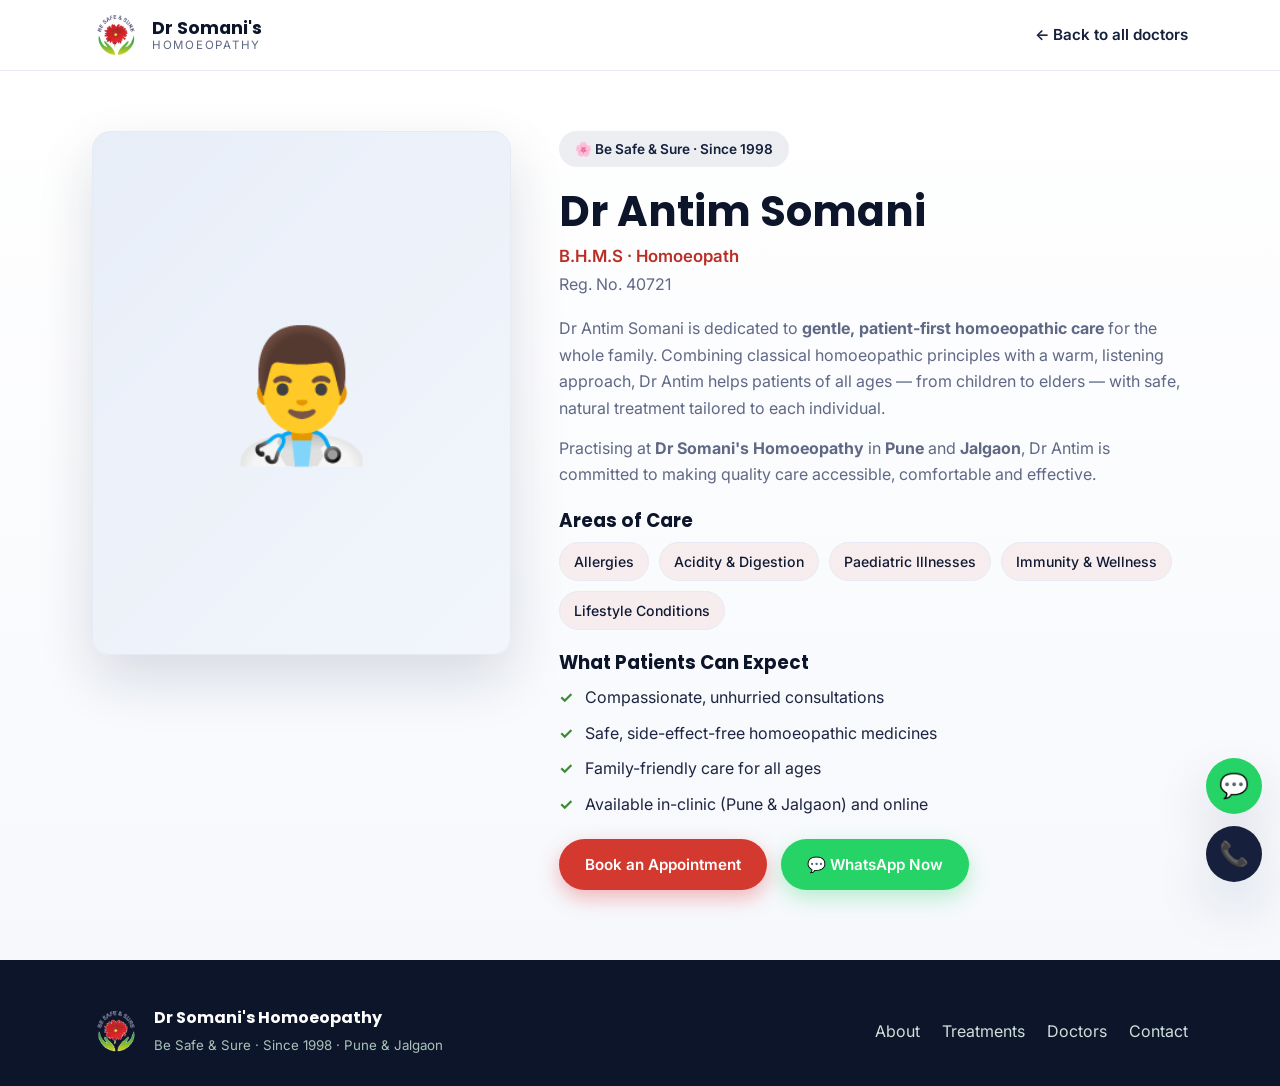
==== doctor-antim-somani.html @ 2db3bf34 "Route all WhatsApp/forms to 9834172124; wire Dr Antim photo slot - Enquiry form now sends every subm" ====
<!DOCTYPE html>
<html lang="en">
<head>
  <meta charset="UTF-8" />
  <meta name="viewport" content="width=device-width, initial-scale=1.0" />
  <title>Dr Antim Somani — B.H.M.S | Dr Somani's Homoeopathy</title>
  <meta name="description" content="Dr Antim Somani, B.H.M.S (Reg. 40721) — gentle, patient-first homoeopathic care for the whole family at Dr Somani's Homoeopathy, Pune & Jalgaon." />
  <meta name="theme-color" content="#16203d" />
  <link rel="preconnect" href="https://fonts.googleapis.com" />
  <link rel="preconnect" href="https://fonts.gstatic.com" crossorigin />
  <link href="https://fonts.googleapis.com/css2?family=Poppins:wght@500;600;700&family=Inter:wght@400;500;600&display=swap" rel="stylesheet" />
  <link rel="stylesheet" href="css/styles.css" />
  <link rel="icon" href="assets/logo.png" />
</head>
<body>

  <header class="subnav">
    <div class="container subnav__inner">
      <a href="index.html#home" class="brand">
        <img class="brand__mark" src="assets/logo.png" alt="Dr Somani's Homoeopathy logo" onerror="this.onerror=null;this.src='assets/logo.svg'" />
        <span class="brand__text"><strong>Dr Somani's</strong><small>Homoeopathy</small></span>
      </a>
      <a href="index.html#doctors" class="backlink">← Back to all doctors</a>
    </div>
  </header>

  <section class="profile">
    <div class="container profile__inner">
      <div>
        <img class="profile__photo" src="assets/dr-antim-somani.jpg" alt="Dr Antim Somani" onerror="this.replaceWith(Object.assign(document.createElement('div'),{className:'profile__photo profile__photo--fallback',textContent:'👨‍⚕️'}))" />
      </div>
      <div>
        <span class="hero__eyebrow">🌸 Be Safe &amp; Sure · Since 1998</span>
        <h1 class="profile__name">Dr Antim Somani</h1>
        <p class="profile__qual">B.H.M.S · Homoeopath</p>
        <p class="profile__reg">Reg. No. 40721</p>

        <div class="profile__bio">
          <p>
            Dr Antim Somani is dedicated to <strong>gentle, patient-first homoeopathic care</strong>
            for the whole family. Combining classical homoeopathic principles with a warm, listening
            approach, Dr Antim helps patients of all ages — from children to elders — with safe,
            natural treatment tailored to each individual.
          </p>
          <p>
            Practising at <strong>Dr Somani's Homoeopathy</strong> in <strong>Pune</strong> and
            <strong>Jalgaon</strong>, Dr Antim is committed to making quality care accessible,
            comfortable and effective.
          </p>

          <h3>Areas of Care</h3>
          <div class="profile__tags">
            <span class="profile__tag">Allergies</span>
            <span class="profile__tag">Acidity &amp; Digestion</span>
            <span class="profile__tag">Paediatric Illnesses</span>
            <span class="profile__tag">Immunity &amp; Wellness</span>
            <span class="profile__tag">Lifestyle Conditions</span>
          </div>

          <h3>What Patients Can Expect</h3>
          <ul class="profile__facts">
            <li>Compassionate, unhurried consultations</li>
            <li>Safe, side-effect-free homoeopathic medicines</li>
            <li>Family-friendly care for all ages</li>
            <li>Available in-clinic (Pune &amp; Jalgaon) and online</li>
          </ul>
        </div>

        <div class="profile__cta">
          <a href="index.html#contact" class="btn btn--cta">Book an Appointment</a>
          <a href="https://wa.me/919834172124?text=Hi%20Dr%20Antim%20Somani%2C%20I%27d%20like%20to%20book%20a%20consultation" target="_blank" rel="noopener" class="btn btn--whatsapp">💬 WhatsApp Now</a>
        </div>
      </div>
    </div>
  </section>

  <footer class="footer">
    <div class="container footer__inner">
      <div class="footer__brand">
        <img class="brand__mark" src="assets/logo.png" alt="Dr Somani's Homoeopathy logo" onerror="this.onerror=null;this.src='assets/logo.svg'" />
        <div><strong>Dr Somani's Homoeopathy</strong><br /><small>Be Safe &amp; Sure · Since 1998 · Pune &amp; Jalgaon</small></div>
      </div>
      <div class="footer__links">
        <a href="index.html#about">About</a>
        <a href="index.html#treatments">Treatments</a>
        <a href="index.html#doctors">Doctors</a>
        <a href="index.html#contact">Contact</a>
      </div>
    </div>
  </footer>

  <div class="floaters">
    <a href="https://wa.me/919834172124" target="_blank" rel="noopener" class="floater floater--wa" aria-label="WhatsApp">💬</a>
    <a href="tel:+919834172124" class="floater floater--call" aria-label="Call">📞</a>
  </div>
</body>
</html>
---- css/styles.css ----
/* ============ DESIGN TOKENS ============ */
:root {
  /* Brand palette — refined from the logo: deep navy · muted forest green · classic red · soft blue */
  --green: #16203d;        /* primary = navy (text, headings) */
  --green-dark: #111a33;
  --green-deep: #0d152b;   /* near-black navy */
  --cream: #f6f8fc;        /* very light grey-blue for alternating sections */
  --gold: #d4392f;         /* the single accent = brand red (buttons/highlights) */
  --gold-dark: #b92f27;
  --leaf: #3c8a33;         /* green — used only on small ticks */
  --leaf-deep: #2c6a26;
  --ink: #1d2540;          /* navy-ink body text */
  --muted: #5f6885;
  --line: #e6ebf3;
  --white: #ffffff;
  --shadow: 0 12px 32px rgba(16, 26, 64, .08);
  --shadow-lg: 0 24px 56px rgba(16, 26, 64, .14);
  --radius: 18px;
  --radius-sm: 12px;
  --maxw: 1140px;
}

* { margin: 0; padding: 0; box-sizing: border-box; }
html { scroll-behavior: smooth; }
body {
  font-family: 'Inter', system-ui, sans-serif;
  color: var(--ink);
  background: #ffffff;
  line-height: 1.65;
}
h1, h2, h3, h4, .brand strong { font-family: 'Poppins', sans-serif; line-height: 1.2; }
a { text-decoration: none; color: inherit; }
img { max-width: 100%; display: block; }
.container { width: 100%; max-width: var(--maxw); margin: 0 auto; padding: 0 22px; }

/* ============ BUTTONS ============ */
.btn {
  display: inline-flex; align-items: center; justify-content: center; gap: 8px;
  padding: 13px 26px; border-radius: 50px; font-weight: 600; font-size: .95rem;
  border: none; cursor: pointer; transition: transform .15s ease, box-shadow .2s ease, background .2s ease;
  font-family: 'Inter', sans-serif;
}
.btn--cta { background: var(--gold); color: #fff; box-shadow: 0 8px 20px rgba(226,59,59,.35); }
.btn--cta:hover { background: var(--gold-dark); transform: translateY(-2px); }
.btn--whatsapp { background: #25D366; color: #fff; box-shadow: 0 8px 20px rgba(37,211,102,.3); }
.btn--whatsapp:hover { transform: translateY(-2px); }
.btn--block { width: 100%; }

.kicker {
  display: inline-block; font-weight: 600; font-size: .8rem; letter-spacing: .12em;
  text-transform: uppercase; color: var(--green); margin-bottom: 10px;
}
.kicker--light { color: #d7f5c6; }

/* ============ TOP BAR ============ */
.topbar { background: var(--green-deep); color: #e9f1ec; font-size: .82rem; }
.topbar__inner { display: flex; justify-content: space-between; align-items: center; padding-top: 8px; padding-bottom: 8px; flex-wrap: wrap; gap: 6px 18px; }
.topbar__contact { display: flex; gap: 18px; flex-wrap: wrap; }
.topbar a:hover { color: var(--gold); }
.topbar__badge { background: rgba(255,255,255,.14); color: #fff; padding: 3px 12px; border-radius: 50px; font-weight: 600; }

/* ============ NAVBAR ============ */
.nav { position: sticky; top: 0; z-index: 100; background: rgba(251,252,254,.9); backdrop-filter: blur(10px); border-bottom: 1px solid var(--line); transition: box-shadow .25s ease; }
.nav.scrolled { box-shadow: var(--shadow); }
.nav__inner { display: flex; align-items: center; justify-content: space-between; height: 74px; }
.brand { display: flex; align-items: center; gap: 12px; }
.brand__mark { width: 48px; height: 48px; object-fit: contain; display: block; }
.brand__text { display: flex; flex-direction: column; line-height: 1.1; }
.brand__text strong { font-size: 1.1rem; color: var(--green-deep); }
.brand__text small { font-size: .72rem; letter-spacing: .15em; text-transform: uppercase; color: var(--muted); }
.nav__links { display: flex; align-items: center; gap: 26px; }
.nav__links a { font-weight: 500; font-size: .95rem; color: var(--ink); transition: color .2s; }
.nav__links a:not(.btn):hover { color: var(--green); }
.nav__cta { color: #fff; }
.nav__toggle { display: none; background: none; border: none; flex-direction: column; gap: 5px; cursor: pointer; padding: 6px; }
.nav__toggle span { width: 26px; height: 3px; background: var(--green-deep); border-radius: 3px; transition: .3s; }

/* ============ HERO ============ */
.hero { background:
    radial-gradient(900px 480px at 92% -20%, rgba(212,57,47,.05), transparent 60%),
    linear-gradient(180deg, #ffffff, #f6f8fc);
  padding: 70px 0 80px; position: relative; overflow: hidden; }
.hero::before { content: "🌸"; position: absolute; font-size: 22rem; right: -60px; bottom: -80px; opacity: .04; pointer-events: none; }
.hero__inner { display: grid; grid-template-columns: 1.3fr .9fr; gap: 50px; align-items: center; }
.hero__eyebrow { display: inline-block; background: rgba(23,40,92,.08); color: var(--green); padding: 7px 16px; border-radius: 50px; font-weight: 600; font-size: .85rem; margin-bottom: 20px; }
.hero h1 { font-size: clamp(2.1rem, 4.6vw, 3.4rem); color: var(--green-deep); margin-bottom: 18px; }
.hero h1 span { color: var(--gold-dark); }
.hero__slogan { font-family: 'Poppins', sans-serif; font-weight: 600; font-style: italic; color: var(--gold); font-size: 1.05rem; margin-bottom: 14px; }
.hero__lead { font-size: 1.12rem; color: var(--muted); max-width: 540px; margin-bottom: 28px; }
.hero__cta { display: flex; gap: 14px; flex-wrap: wrap; margin-bottom: 22px; }
.hero__assure { font-size: .92rem; color: var(--green-dark); font-weight: 500; }

.hero__card { background: var(--white); border-radius: var(--radius); padding: 32px 28px; box-shadow: var(--shadow-lg); text-align: center; border: 1px solid var(--line); }
.hero__avatar { width: 130px; height: 130px; border-radius: 50%; margin: 0 auto 16px; object-fit: cover; object-position: center top; border: 4px solid #fff; box-shadow: var(--shadow); }
.hero__avatar--fallback { font-size: 4rem; background: linear-gradient(135deg, #e8eef8, #f2f6fc); display: grid; place-items: center; }
.hero__card h3 { font-size: 1.35rem; color: var(--green-deep); }
.hero__role { color: var(--gold-dark); font-weight: 600; margin-bottom: 16px; }
.hero__points { list-style: none; text-align: left; margin: 0 auto 22px; display: inline-block; }
.hero__points li { position: relative; padding-left: 26px; margin-bottom: 9px; color: var(--muted); font-size: .95rem; }
.hero__points li::before { content: "✓"; position: absolute; left: 0; color: var(--leaf); font-weight: 700; }

/* ============ STATS ============ */
.stats { background: var(--cream); color: var(--ink); padding: 40px 0; border-top: 1px solid var(--line); border-bottom: 1px solid var(--line); }
.stats__grid { display: grid; grid-template-columns: repeat(4, 1fr); gap: 24px; text-align: center; }
.stat strong { display: block; font-family: 'Poppins'; font-size: 2.4rem; color: var(--green); }
.stat strong::after { content: ""; display: block; width: 28px; height: 3px; background: var(--gold); border-radius: 3px; margin: 8px auto 6px; }
.stat span { font-size: .9rem; color: var(--muted); }

/* ============ SECTION HEAD ============ */
.section-head { text-align: center; max-width: 640px; margin: 0 auto 46px; }
.section-head h2 { font-size: clamp(1.7rem, 3.4vw, 2.4rem); color: var(--green-deep); margin-bottom: 12px; }
.section-head p { color: var(--muted); }
.section-head--light h2 { color: #fff; }

section.about, section.treatments, section.testimonials, section.contact { padding: 84px 0; }

/* ============ ABOUT ============ */
.about__inner { display: grid; grid-template-columns: .9fr 1.1fr; gap: 54px; align-items: center; }
.about__media { position: relative; }
.about__photo { width: 100%; border-radius: var(--radius); aspect-ratio: 4/5; object-fit: cover; object-position: center top; box-shadow: var(--shadow); border: 1px solid var(--line); }
.about__photo--fallback { background: linear-gradient(135deg, #e8eef8, #f2f6fc); display: grid; place-items: center; font-size: 8rem; }
.about__exp { position: absolute; right: -10px; bottom: -10px; background: var(--gold); color: #fff; border-radius: var(--radius-sm); padding: 16px 22px; font-family: 'Poppins'; font-weight: 700; font-size: 2rem; text-align: center; box-shadow: var(--shadow-lg); line-height: 1; }
.about__exp span { display: block; font-size: .75rem; letter-spacing: .1em; text-transform: uppercase; font-weight: 600; }
.about__content h2 { font-size: clamp(1.7rem, 3.4vw, 2.3rem); color: var(--green-deep); margin-bottom: 16px; }
.about__content p { color: var(--muted); margin-bottom: 16px; }
.about__content .btn { margin-top: 8px; }

/* ============ DOCTOR PROFILE PAGE ============ */
.subnav { background: #fff; border-bottom: 1px solid var(--line); }
.subnav__inner { display: flex; align-items: center; justify-content: space-between; height: 70px; }
.backlink { color: var(--green); font-weight: 600; font-size: .95rem; }
.backlink:hover { color: var(--gold); }
.profile { padding: 60px 0 70px; background: linear-gradient(180deg, #ffffff, #f6f8fc); }
.profile__inner { display: grid; grid-template-columns: .8fr 1.2fr; gap: 48px; align-items: start; }
.profile__photo { width: 100%; border-radius: var(--radius); aspect-ratio: 4/5; object-fit: cover; object-position: center top; box-shadow: var(--shadow-lg); border: 1px solid var(--line); }
.profile__photo--fallback { background: linear-gradient(135deg, #e8eef8, #f2f6fc); display: grid; place-items: center; font-size: 8rem; }
.profile__name { font-size: clamp(1.8rem, 4vw, 2.6rem); color: var(--green-deep); margin-bottom: 6px; }
.profile__qual { color: var(--gold-dark); font-weight: 600; font-size: 1.05rem; }
.profile__reg { color: var(--muted); margin-bottom: 18px; }
.profile__bio p { color: var(--muted); margin-bottom: 14px; }
.profile__bio h3 { color: var(--green-deep); margin: 22px 0 10px; font-size: 1.15rem; }
.profile__tags { display: flex; flex-wrap: wrap; gap: 10px; margin-bottom: 8px; }
.profile__tag { background: rgba(212,57,47,.07); color: var(--green-dark); border: 1px solid var(--line); padding: 7px 14px; border-radius: 50px; font-size: .88rem; font-weight: 500; }
.profile__facts { list-style: none; margin: 6px 0 22px; }
.profile__facts li { position: relative; padding-left: 26px; margin-bottom: 9px; color: var(--ink); }
.profile__facts li::before { content: "✓"; position: absolute; left: 0; color: var(--leaf); font-weight: 700; }
.profile__cta { display: flex; gap: 14px; flex-wrap: wrap; margin-top: 6px; }

/* ============ DOCTORS ============ */
.doctors { padding: 84px 0; background: var(--cream); }
.doctors__grid { display: grid; grid-template-columns: repeat(2, minmax(0, 380px)); gap: 28px; justify-content: center; }
.doctor { display: block; background: var(--white); border: 1px solid var(--line); border-radius: var(--radius); padding: 30px 26px; text-align: center; box-shadow: var(--shadow); transition: transform .2s, box-shadow .2s, border-color .2s; color: inherit; }
.doctor:hover { transform: translateY(-6px); box-shadow: var(--shadow-lg); border-color: var(--gold); }
.doctor__more { display: inline-block; margin-top: 14px; color: var(--gold); font-weight: 600; font-size: .9rem; }
.doctor:hover .doctor__more { text-decoration: underline; }
.doctor__photo { width: 130px; height: 130px; border-radius: 50%; object-fit: cover; object-position: center top; margin: 0 auto 16px; border: 4px solid #fff; box-shadow: var(--shadow); }
.doctor__photo--fallback { background: linear-gradient(135deg, #e8eef8, #f2f6fc); display: grid; place-items: center; font-size: 3.4rem; }
.doctor h3 { color: var(--green-deep); font-size: 1.25rem; }
.doctor__qual { color: var(--gold-dark); font-weight: 600; }
.doctor__reg { color: var(--muted); font-size: .85rem; margin-bottom: 12px; }
.doctor__desc { color: var(--muted); font-size: .92rem; }

/* ============ TREATMENTS ============ */
.treatments { background: var(--white); }
.cards { display: grid; grid-template-columns: repeat(4, 1fr); gap: 22px; }
.card { font-family: inherit; text-align: left; cursor: pointer; width: 100%; background: var(--cream); border: 1px solid var(--line); border-radius: var(--radius); padding: 26px 22px; transition: transform .2s ease, box-shadow .2s ease, border-color .2s; }
.card:hover { transform: translateY(-6px); box-shadow: var(--shadow-lg); border-color: var(--gold); }
.card:focus-visible { outline: 3px solid rgba(212,57,47,.4); outline-offset: 2px; }
.card__icon { font-size: 2.4rem; width: 64px; height: 64px; border-radius: 16px; background: rgba(212,57,47,.08); display: grid; place-items: center; margin-bottom: 16px; }
.card h3 { font-size: 1.08rem; color: var(--green-deep); margin-bottom: 8px; }
.card p { font-size: .9rem; color: var(--muted); }
.card__pick { display: inline-block; margin-top: 14px; color: var(--gold); font-weight: 600; font-size: .85rem; opacity: 0; transform: translateX(-4px); transition: opacity .2s, transform .2s; }
.card:hover .card__pick, .card:focus-visible .card__pick { opacity: 1; transform: translateX(0); }
.cards__hint { text-align: center; margin-top: 26px; color: var(--muted); font-size: .92rem; }
.cards__hint a { color: var(--gold); font-weight: 600; }

/* highlight the form field when a condition is picked */
.field-flash { animation: field-flash 1.4s ease; }
@keyframes field-flash { 0%,100% { box-shadow: 0 0 0 0 rgba(212,57,47,0); } 25% { box-shadow: 0 0 0 4px rgba(212,57,47,.25); } }

/* ============ WHY ============ */
.why { background: var(--cream); color: var(--ink); padding: 84px 0; }
.why .section-head--light h2 { color: var(--green-deep); }
.why .kicker--light { color: var(--gold); }
.why__grid { display: grid; grid-template-columns: repeat(4, 1fr); gap: 22px; }
.why__item { background: #fff; border: 1px solid var(--line); border-radius: var(--radius); padding: 28px 22px; text-align: center; box-shadow: var(--shadow); transition: transform .2s, box-shadow .2s; }
.why__item:hover { transform: translateY(-6px); box-shadow: var(--shadow-lg); }
.why__icon { font-size: 2.6rem; margin-bottom: 14px; }
.why__item h3 { font-size: 1.1rem; margin-bottom: 8px; color: var(--green-deep); }
.why__item p { font-size: .9rem; color: var(--muted); }

/* ============ TESTIMONIALS ============ */
.testimonials { background: #fff; padding-bottom: 84px; overflow: hidden; }
.quote { background: var(--cream); border-radius: var(--radius); padding: 28px 26px; box-shadow: var(--shadow); border: 1px solid var(--line); position: relative; }
.quote::before { content: "“"; font-family: Georgia; font-size: 4rem; color: var(--gold); line-height: 0; position: absolute; top: 30px; left: 20px; opacity: .25; }
.quote p { font-style: italic; color: var(--ink); margin-bottom: 16px; padding-top: 14px; }
.quote footer { font-weight: 600; color: var(--green-dark); font-size: .92rem; }

/* auto-scrolling reviews marquee */
.marquee { width: 100%; overflow: hidden; -webkit-mask-image: linear-gradient(90deg, transparent, #000 6%, #000 94%, transparent); mask-image: linear-gradient(90deg, transparent, #000 6%, #000 94%, transparent); }
.marquee__track { display: flex; gap: 24px; width: max-content; animation: marquee-scroll 60s linear infinite; }
.marquee:hover .marquee__track { animation-play-state: paused; }
.review { flex: 0 0 360px; max-width: 360px; }
.review__stars { color: #f5a623; letter-spacing: 2px; margin-bottom: 8px; font-size: .95rem; }
@keyframes marquee-scroll { from { transform: translateX(0); } to { transform: translateX(-50%); } }
@media (prefers-reduced-motion: reduce) { .marquee__track { animation: none; } }

/* ============ CONTACT ============ */
.contact { background: var(--white); }
.contact__inner { display: grid; grid-template-columns: 1fr 1fr; gap: 50px; align-items: start; }
.contact__info h2 { font-size: clamp(1.7rem, 3.4vw, 2.3rem); color: var(--green-deep); margin-bottom: 14px; }
.contact__info > p { color: var(--muted); margin-bottom: 24px; }
.contact__list { list-style: none; margin-bottom: 26px; }
.contact__list li { display: flex; align-items: center; gap: 12px; margin-bottom: 12px; font-weight: 500; }
.contact__list li span { font-size: 1.2rem; }
.contact__list a:hover { color: var(--green); }
.contact__clinics { display: grid; gap: 12px; }
.clinic { background: var(--cream); border: 1px solid var(--line); border-radius: var(--radius-sm); padding: 14px 18px; }
.clinic h4 { color: var(--green-deep); font-size: 1rem; margin-bottom: 4px; }
.clinic p { color: var(--muted); font-size: .88rem; }
.clinic__actions { display: flex; gap: 16px; margin-top: 8px; }
.clinic__actions a { color: var(--green-dark); font-weight: 600; font-size: .85rem; }
.clinic__actions a:hover { color: var(--gold-dark); }
.contact__list em { color: var(--muted); font-style: normal; font-size: .82rem; }

.contact__form { background: var(--cream); border: 1px solid var(--line); border-radius: var(--radius); padding: 32px 28px; box-shadow: var(--shadow); }
.contact__form h3 { color: var(--green-deep); margin-bottom: 18px; font-size: 1.3rem; }
.contact__form label { display: block; font-size: .85rem; font-weight: 600; color: var(--ink); margin-bottom: 16px; }
.contact__form input, .contact__form select, .contact__form textarea {
  width: 100%; margin-top: 6px; padding: 12px 14px; border: 1px solid var(--line);
  border-radius: var(--radius-sm); font-family: 'Inter', sans-serif; font-size: .95rem; background: #fff; color: var(--ink);
}
.contact__form input:focus, .contact__form select:focus, .contact__form textarea:focus { outline: none; border-color: var(--green); box-shadow: 0 0 0 3px rgba(31,45,110,.15); }
.contact__note { font-size: .8rem; color: var(--muted); text-align: center; margin-top: 12px; }

/* ============ FOOTER ============ */
.footer { background: var(--green-deep); color: #cfe0d8; padding: 44px 0 28px; }
.footer__inner { display: flex; flex-wrap: wrap; align-items: center; justify-content: space-between; gap: 22px; }
.footer__brand { display: flex; align-items: center; gap: 14px; }
.footer__brand strong { color: #fff; font-family: 'Poppins'; }
.footer__brand small { color: #a9c2b7; }
.footer__links { display: flex; gap: 22px; }
.footer__links a:hover { color: var(--gold); }
.footer__copy { width: 100%; text-align: center; border-top: 1px solid rgba(255,255,255,.1); padding-top: 20px; margin-top: 8px; font-size: .85rem; color: #9fbab0; }

/* ============ FLOATING ACTIONS ============ */
.floaters { position: fixed; right: 18px; bottom: 18px; display: flex; flex-direction: column; gap: 12px; z-index: 200; }
.floater { width: 56px; height: 56px; border-radius: 50%; display: grid; place-items: center; font-size: 1.5rem; box-shadow: var(--shadow-lg); transition: transform .15s; }
.floater:hover { transform: scale(1.08); }
.floater--wa { background: #25D366; }
.floater--call { background: var(--green); }

/* ============ RESPONSIVE ============ */
@media (max-width: 920px) {
  .hero__inner, .about__inner, .contact__inner { grid-template-columns: 1fr; }
  .cards, .why__grid { grid-template-columns: repeat(2, 1fr); }
  .quotes { grid-template-columns: 1fr; }
  .doctors__grid { grid-template-columns: 1fr; }
  .stats__grid { grid-template-columns: repeat(2, 1fr); gap: 28px; }
  .about__media { max-width: 360px; }

  .nav__links {
    position: fixed; top: 74px; right: -100%; height: calc(100vh - 74px); width: 78%; max-width: 320px;
    background: var(--cream); flex-direction: column; align-items: flex-start; gap: 4px;
    padding: 24px; box-shadow: var(--shadow-lg); transition: right .3s ease; border-left: 1px solid var(--line);
  }
  .nav__links.open { right: 0; }
  .nav__links a { width: 100%; padding: 12px 4px; border-bottom: 1px solid var(--line); }
  .nav__cta { margin-top: 10px; border-bottom: none !important; }
  .nav__toggle { display: flex; }
  .nav__toggle.open span:nth-child(1) { transform: translateY(8px) rotate(45deg); }
  .nav__toggle.open span:nth-child(2) { opacity: 0; }
  .nav__toggle.open span:nth-child(3) { transform: translateY(-8px) rotate(-45deg); }
}
@media (max-width: 540px) {
  .cards, .why__grid { grid-template-columns: 1fr; }
  .topbar__contact { gap: 12px; }
  .footer__inner { flex-direction: column; text-align: center; }
}
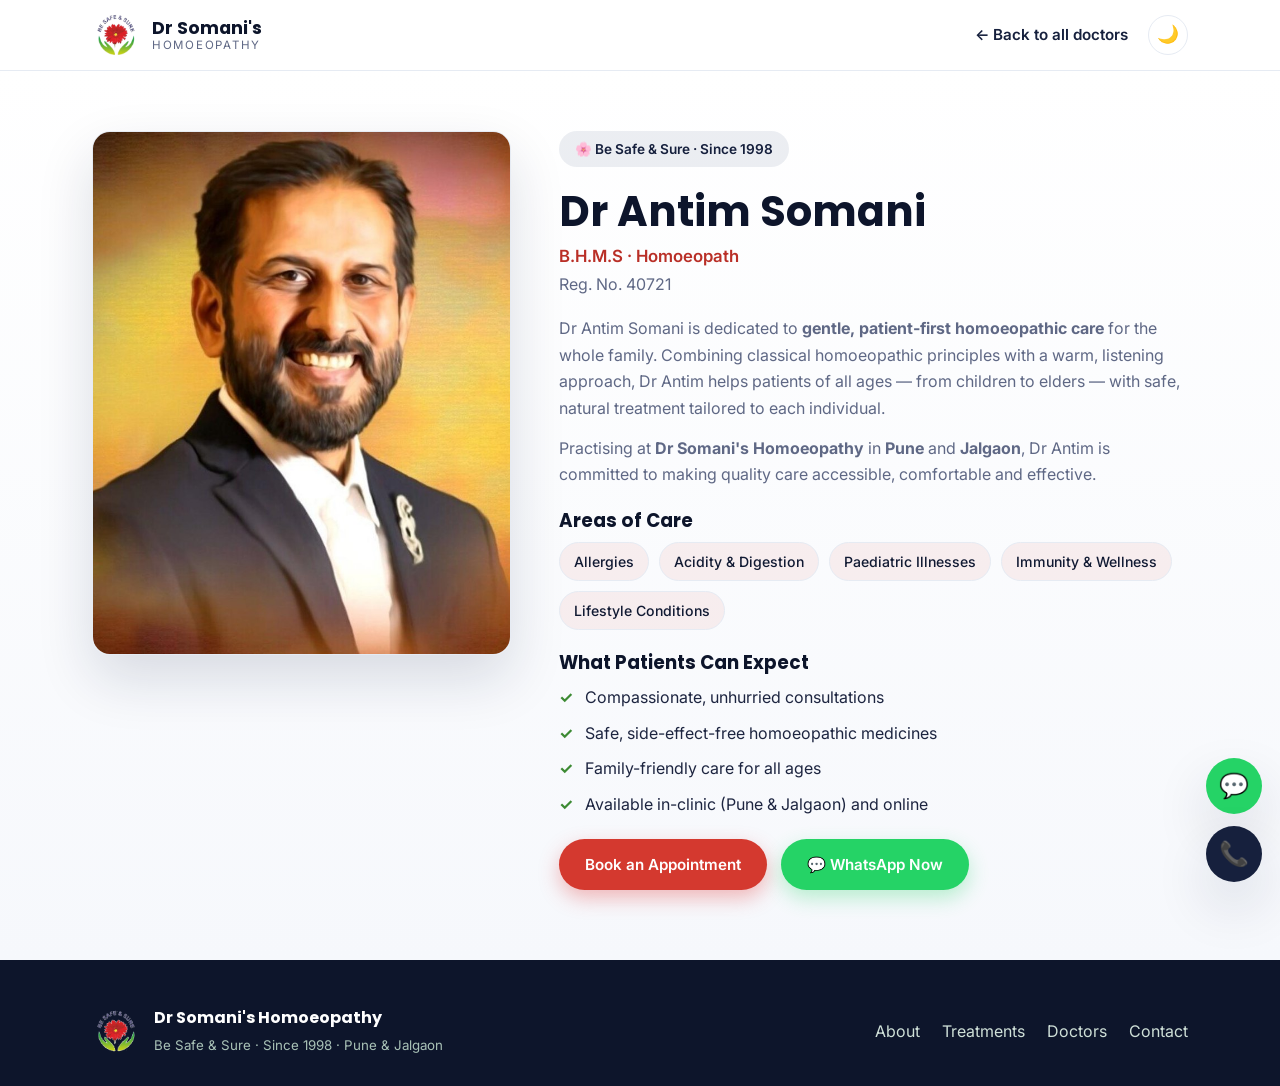
==== commit b830f052: "Add dark / light theme toggle across the site - New theme system: light + a matching dark palette (d" ====
--- a/doctor-antim-somani.html
+++ b/doctor-antim-somani.html
@@ -11,6 +11,15 @@
   <link href="https://fonts.googleapis.com/css2?family=Poppins:wght@500;600;700&family=Inter:wght@400;500;600&display=swap" rel="stylesheet" />
   <link rel="stylesheet" href="css/styles.css" />
   <link rel="icon" href="assets/logo.png" />
+  <script>
+    (function () {
+      try {
+        var t = localStorage.getItem('theme') ||
+          (window.matchMedia('(prefers-color-scheme: dark)').matches ? 'dark' : 'light');
+        document.documentElement.setAttribute('data-theme', t);
+      } catch (e) {}
+    })();
+  </script>
 </head>
 <body>
 
@@ -20,7 +29,10 @@
         <img class="brand__mark" src="assets/logo.png" alt="Dr Somani's Homoeopathy logo" onerror="this.onerror=null;this.src='assets/logo.svg'" />
         <span class="brand__text"><strong>Dr Somani's</strong><small>Homoeopathy</small></span>
       </a>
-      <a href="index.html#doctors" class="backlink">← Back to all doctors</a>
+      <div style="display:flex;align-items:center;gap:14px;">
+        <a href="index.html#doctors" class="backlink">← Back to all doctors</a>
+        <button class="theme-toggle" id="themeToggle" aria-label="Toggle dark mode" title="Toggle dark / light mode">🌙</button>
+      </div>
     </div>
   </header>
 
@@ -93,5 +105,7 @@
     <a href="https://wa.me/919834172124" target="_blank" rel="noopener" class="floater floater--wa" aria-label="WhatsApp">💬</a>
     <a href="tel:+919834172124" class="floater floater--call" aria-label="Call">📞</a>
   </div>
+
+  <script src="js/theme.js"></script>
 </body>
 </html>
--- a/css/styles.css
+++ b/css/styles.css
@@ -202,6 +202,8 @@
 .marquee:hover .marquee__track { animation-play-state: paused; }
 .review { flex: 0 0 360px; max-width: 360px; }
 .review__stars { color: #f5a623; letter-spacing: 2px; margin-bottom: 8px; font-size: .95rem; }
+.review__stars .star-empty { color: #d6d9e2; }
+.review__stars span { color: var(--muted); font-size: .82rem; letter-spacing: 0; font-weight: 600; margin-left: 4px; }
 @keyframes marquee-scroll { from { transform: translateX(0); } to { transform: translateX(-50%); } }
 @media (prefers-reduced-motion: reduce) { .marquee__track { animation: none; } }
 
@@ -277,3 +279,52 @@
   .topbar__contact { gap: 12px; }
   .footer__inner { flex-direction: column; text-align: center; }
 }
+
+/* ============ THEME TOGGLE BUTTON ============ */
+.theme-toggle {
+  width: 40px; height: 40px; border-radius: 50%; border: 1px solid var(--line);
+  background: transparent; cursor: pointer; font-size: 1.1rem; line-height: 1;
+  display: grid; place-items: center; transition: background .2s, border-color .2s, transform .15s;
+  color: inherit; margin-left: 6px;
+}
+.theme-toggle:hover { background: rgba(127,127,127,.12); transform: translateY(-1px); }
+.subnav .theme-toggle, .nav__inner .theme-toggle { flex: 0 0 auto; }
+
+/* ============ DARK THEME ============ */
+:root[data-theme="dark"] {
+  --green: #e8ecf8;          /* primary text / headings become light */
+  --green-dark: #cfd6ea;
+  --green-deep: #f2f5fc;
+  --cream: #1b2540;          /* alternating surface */
+  --gold: #e8483d;           /* brighter red for dark contrast */
+  --gold-dark: #d13a30;
+  --leaf: #5cb14a;
+  --leaf-deep: #47953a;
+  --ink: #dbe0f1;            /* body text */
+  --muted: #9aa4c2;
+  --line: #2a3350;
+  --white: #161f36;          /* card/section surface */
+  --shadow: 0 12px 32px rgba(0, 0, 0, .35);
+  --shadow-lg: 0 24px 56px rgba(0, 0, 0, .5);
+}
+:root[data-theme="dark"] body { background: #0e1526; }
+
+/* surfaces & bars that were hard-coded light */
+:root[data-theme="dark"] .nav { background: rgba(14,21,38,.85); }
+:root[data-theme="dark"] .hero { background:
+    radial-gradient(900px 480px at 92% -20%, rgba(232,72,61,.10), transparent 60%),
+    linear-gradient(180deg, #0e1526, #131c30); }
+:root[data-theme="dark"] .hero__eyebrow { background: rgba(255,255,255,.06); }
+:root[data-theme="dark"] .testimonials { background: #0e1526; }
+:root[data-theme="dark"] .why__item { background: var(--white); }
+:root[data-theme="dark"] .subnav { background: #131c30; }
+:root[data-theme="dark"] .profile { background: linear-gradient(180deg, #0e1526, #131c30); }
+:root[data-theme="dark"] .contact__form input,
+:root[data-theme="dark"] .contact__form select,
+:root[data-theme="dark"] .contact__form textarea { background: #10182b; color: var(--ink); }
+:root[data-theme="dark"] .review__stars .star-empty { color: #3b4566; }
+
+/* footer stays anchored dark regardless of flipped navy tokens */
+:root[data-theme="dark"] .footer { background: #0a1020; }
+:root[data-theme="dark"] .card__icon { background: rgba(232,72,61,.12); }
+:root[data-theme="dark"] .theme-toggle:hover { background: rgba(255,255,255,.10); }
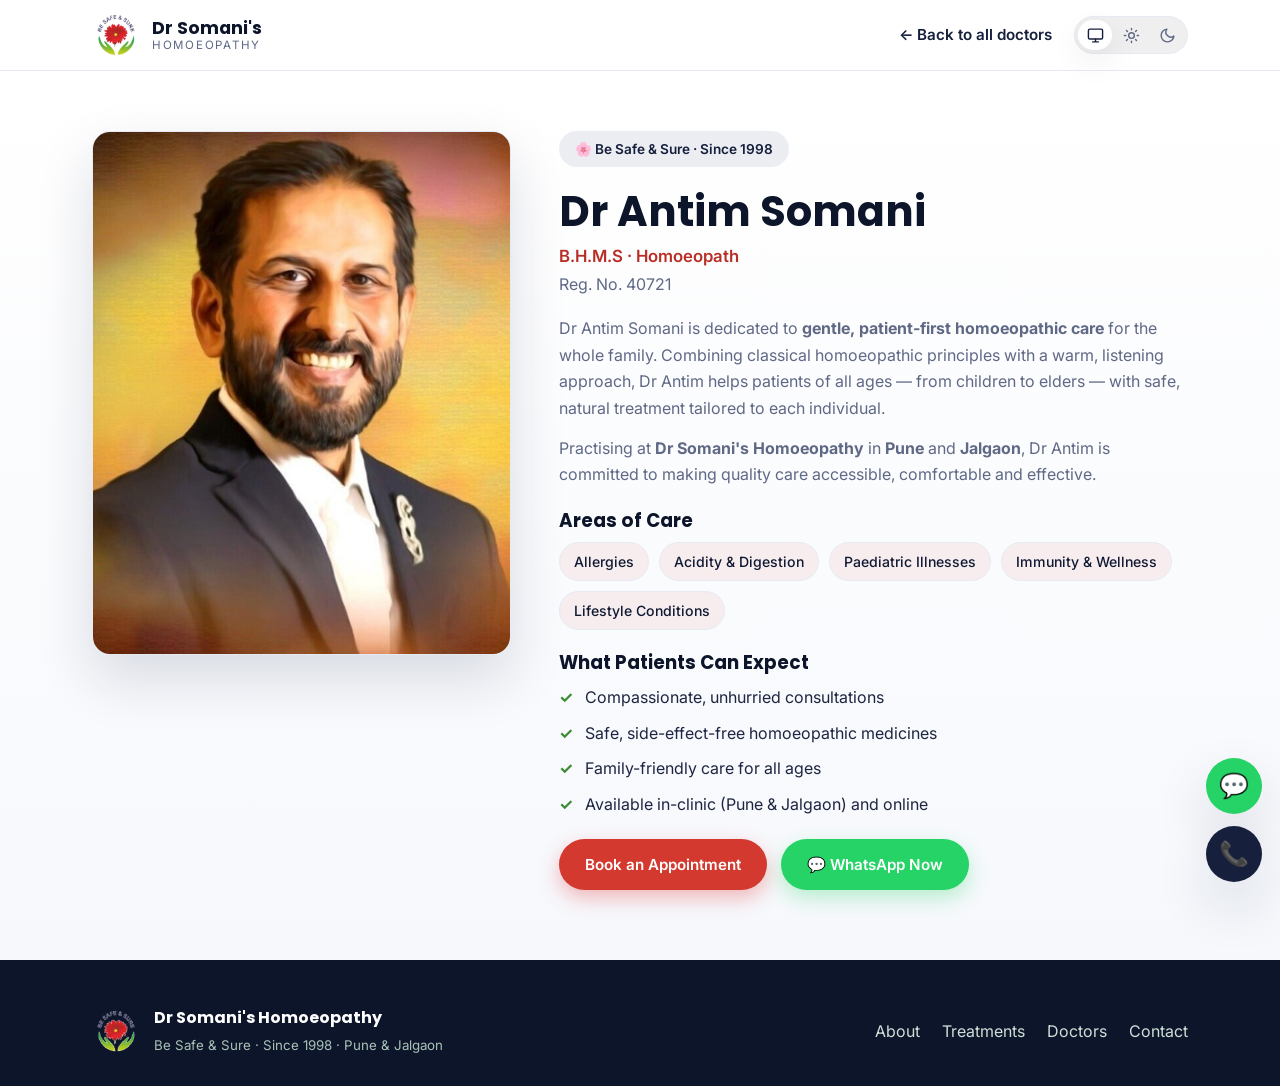
==== commit 39bb305c: "Replace theme toggle with System / Light / Dark segmented switch - Three-option switcher (monitor / " ====
--- a/doctor-antim-somani.html
+++ b/doctor-antim-somani.html
@@ -14,8 +14,9 @@
   <script>
     (function () {
       try {
-        var t = localStorage.getItem('theme') ||
-          (window.matchMedia('(prefers-color-scheme: dark)').matches ? 'dark' : 'light');
+        var m = localStorage.getItem('theme') || 'system';
+        var t = m === 'dark' ? 'dark' : m === 'light' ? 'light'
+          : (window.matchMedia('(prefers-color-scheme: dark)').matches ? 'dark' : 'light');
         document.documentElement.setAttribute('data-theme', t);
       } catch (e) {}
     })();
@@ -31,7 +32,17 @@
       </a>
       <div style="display:flex;align-items:center;gap:14px;">
         <a href="index.html#doctors" class="backlink">← Back to all doctors</a>
-        <button class="theme-toggle" id="themeToggle" aria-label="Toggle dark mode" title="Toggle dark / light mode">🌙</button>
+        <div class="theme-switch" id="themeSwitch" role="group" aria-label="Theme">
+          <button type="button" data-mode="system" aria-label="Match system theme" title="System">
+            <svg viewBox="0 0 24 24" fill="none" stroke="currentColor" stroke-width="2" stroke-linecap="round" stroke-linejoin="round"><rect x="2" y="3" width="20" height="14" rx="2"/><path d="M8 21h8M12 17v4"/></svg>
+          </button>
+          <button type="button" data-mode="light" aria-label="Light theme" title="Light">
+            <svg viewBox="0 0 24 24" fill="none" stroke="currentColor" stroke-width="2" stroke-linecap="round" stroke-linejoin="round"><circle cx="12" cy="12" r="4"/><path d="M12 2v2M12 20v2M4.9 4.9l1.4 1.4M17.7 17.7l1.4 1.4M2 12h2M20 12h2M4.9 19.1l1.4-1.4M17.7 6.3l1.4-1.4"/></svg>
+          </button>
+          <button type="button" data-mode="dark" aria-label="Dark theme" title="Dark">
+            <svg viewBox="0 0 24 24" fill="none" stroke="currentColor" stroke-width="2" stroke-linecap="round" stroke-linejoin="round"><path d="M21 12.8A9 9 0 1 1 11.2 3a7 7 0 0 0 9.8 9.8z"/></svg>
+          </button>
+        </div>
       </div>
     </div>
   </header>
--- a/css/styles.css
+++ b/css/styles.css
@@ -280,51 +280,69 @@
   .footer__inner { flex-direction: column; text-align: center; }
 }
 
-/* ============ THEME TOGGLE BUTTON ============ */
-.theme-toggle {
-  width: 40px; height: 40px; border-radius: 50%; border: 1px solid var(--line);
-  background: transparent; cursor: pointer; font-size: 1.1rem; line-height: 1;
-  display: grid; place-items: center; transition: background .2s, border-color .2s, transform .15s;
-  color: inherit; margin-left: 6px;
-}
-.theme-toggle:hover { background: rgba(127,127,127,.12); transform: translateY(-1px); }
-.subnav .theme-toggle, .nav__inner .theme-toggle { flex: 0 0 auto; }
-
-/* ============ DARK THEME ============ */
+/* ============ THEME SWITCH (System / Light / Dark) ============ */
+.theme-switch {
+  display: inline-flex; align-items: center; gap: 2px; margin-left: 8px;
+  background: rgba(127,127,127,.12); border: 1px solid var(--line);
+  border-radius: 50px; padding: 3px; flex: 0 0 auto;
+}
+.theme-switch button {
+  width: 34px; height: 30px; border: none; background: transparent; cursor: pointer;
+  border-radius: 50px; display: grid; place-items: center; color: var(--muted);
+  transition: background .2s, color .2s, box-shadow .2s;
+}
+.theme-switch button svg { width: 17px; height: 17px; display: block; }
+.theme-switch button:hover { color: var(--green); }
+.theme-switch button[aria-pressed="true"] {
+  background: var(--white); color: var(--green); box-shadow: var(--shadow);
+}
+:root[data-theme="dark"] .theme-switch button[aria-pressed="true"] {
+  background: #221a1e; color: #fff; box-shadow: 0 0 0 1px rgba(255,77,67,.45);
+}
+
+/* ============ DARK THEME — red & black ============ */
 :root[data-theme="dark"] {
-  --green: #e8ecf8;          /* primary text / headings become light */
-  --green-dark: #cfd6ea;
-  --green-deep: #f2f5fc;
-  --cream: #1b2540;          /* alternating surface */
-  --gold: #e8483d;           /* brighter red for dark contrast */
-  --gold-dark: #d13a30;
+  --green: #f3edef;          /* primary text / headings → near-white */
+  --green-dark: #e5dcdf;
+  --green-deep: #ffffff;     /* main headings pure white */
+  --cream: #121013;          /* alternating surface — near-black */
+  --gold: #ff4d43;           /* bright brand red — the accent */
+  --gold-dark: #e23b34;
   --leaf: #5cb14a;
   --leaf-deep: #47953a;
-  --ink: #dbe0f1;            /* body text */
-  --muted: #9aa4c2;
-  --line: #2a3350;
-  --white: #161f36;          /* card/section surface */
-  --shadow: 0 12px 32px rgba(0, 0, 0, .35);
-  --shadow-lg: 0 24px 56px rgba(0, 0, 0, .5);
-}
-:root[data-theme="dark"] body { background: #0e1526; }
+  --ink: #ece6e9;            /* body text — soft white */
+  --muted: #a99fa4;
+  --line: #322a2e;           /* warm dark border */
+  --white: #191419;          /* card / section surface */
+  --shadow: 0 12px 32px rgba(0, 0, 0, .5);
+  --shadow-lg: 0 24px 56px rgba(0, 0, 0, .65);
+}
+:root[data-theme="dark"] body { background: #0b0a0c; }              /* black */
+
+/* red accents on labels for the red-black look */
+:root[data-theme="dark"] .kicker { color: var(--gold); }
+:root[data-theme="dark"] .stat strong { color: #fff; }
 
 /* surfaces & bars that were hard-coded light */
-:root[data-theme="dark"] .nav { background: rgba(14,21,38,.85); }
+:root[data-theme="dark"] .nav { background: rgba(11,10,12,.9); }
 :root[data-theme="dark"] .hero { background:
-    radial-gradient(900px 480px at 92% -20%, rgba(232,72,61,.10), transparent 60%),
-    linear-gradient(180deg, #0e1526, #131c30); }
-:root[data-theme="dark"] .hero__eyebrow { background: rgba(255,255,255,.06); }
-:root[data-theme="dark"] .testimonials { background: #0e1526; }
+    radial-gradient(1000px 520px at 90% -15%, rgba(255,77,67,.16), transparent 60%),
+    radial-gradient(700px 460px at -5% 115%, rgba(255,77,67,.06), transparent 55%),
+    linear-gradient(180deg, #0b0a0c, #140e10); }
+:root[data-theme="dark"] .hero__eyebrow { background: rgba(255,77,67,.12); color: var(--gold); }
+:root[data-theme="dark"] .testimonials { background: #0b0a0c; }
 :root[data-theme="dark"] .why__item { background: var(--white); }
-:root[data-theme="dark"] .subnav { background: #131c30; }
-:root[data-theme="dark"] .profile { background: linear-gradient(180deg, #0e1526, #131c30); }
+:root[data-theme="dark"] .subnav { background: #140e10; }
+:root[data-theme="dark"] .profile { background:
+    radial-gradient(900px 480px at 92% -20%, rgba(255,77,67,.12), transparent 60%),
+    linear-gradient(180deg, #0b0a0c, #140e10); }
 :root[data-theme="dark"] .contact__form input,
 :root[data-theme="dark"] .contact__form select,
-:root[data-theme="dark"] .contact__form textarea { background: #10182b; color: var(--ink); }
-:root[data-theme="dark"] .review__stars .star-empty { color: #3b4566; }
-
-/* footer stays anchored dark regardless of flipped navy tokens */
-:root[data-theme="dark"] .footer { background: #0a1020; }
-:root[data-theme="dark"] .card__icon { background: rgba(232,72,61,.12); }
-:root[data-theme="dark"] .theme-toggle:hover { background: rgba(255,255,255,.10); }
+:root[data-theme="dark"] .contact__form textarea { background: #121013; color: var(--ink); }
+:root[data-theme="dark"] .review__stars .star-empty { color: #4a3b3d; }
+:root[data-theme="dark"] .card:hover,
+:root[data-theme="dark"] .doctor:hover { border-color: var(--gold); box-shadow: 0 0 0 1px rgba(255,77,67,.25), var(--shadow-lg); }
+
+/* footer anchored blackest */
+:root[data-theme="dark"] .footer { background: #060506; }
+:root[data-theme="dark"] .card__icon { background: rgba(255,77,67,.14); }
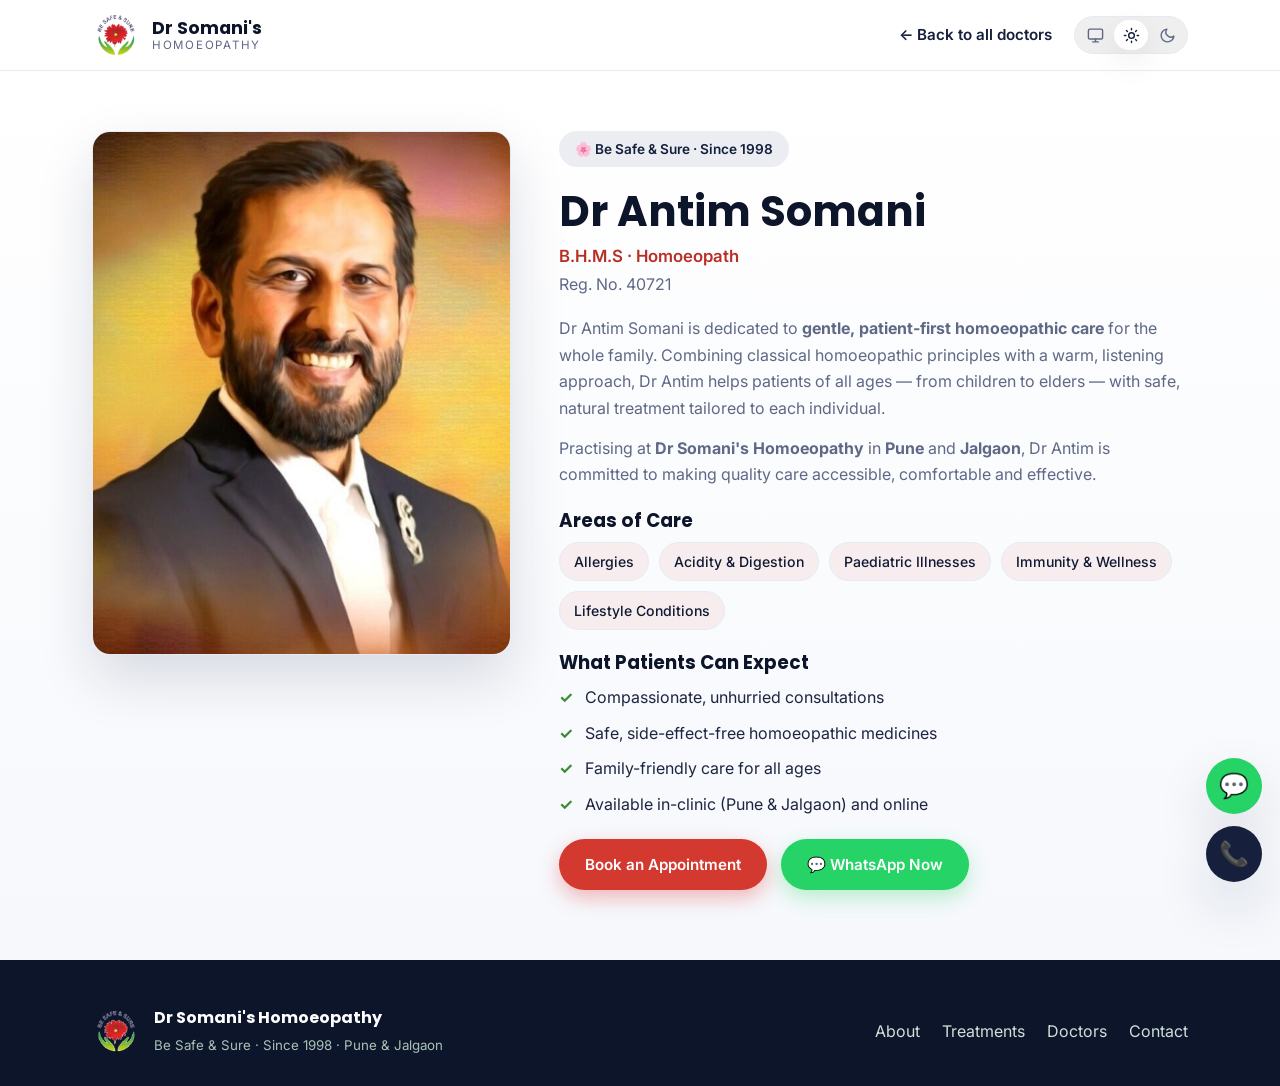
==== commit 35c8d9cc: "Make the System theme a dark-blue + red look - The 'System' switch option now applies a distinct dar" ====
--- a/doctor-antim-somani.html
+++ b/doctor-antim-somani.html
@@ -14,9 +14,8 @@
   <script>
     (function () {
       try {
-        var m = localStorage.getItem('theme') || 'system';
-        var t = m === 'dark' ? 'dark' : m === 'light' ? 'light'
-          : (window.matchMedia('(prefers-color-scheme: dark)').matches ? 'dark' : 'light');
+        var m = localStorage.getItem('theme') || 'light';
+        var t = m === 'dark' ? 'dark' : m === 'system' ? 'blue' : 'light';
         document.documentElement.setAttribute('data-theme', t);
       } catch (e) {}
     })();
@@ -33,7 +32,7 @@
       <div style="display:flex;align-items:center;gap:14px;">
         <a href="index.html#doctors" class="backlink">← Back to all doctors</a>
         <div class="theme-switch" id="themeSwitch" role="group" aria-label="Theme">
-          <button type="button" data-mode="system" aria-label="Match system theme" title="System">
+          <button type="button" data-mode="system" aria-label="System theme — dark blue" title="System (dark blue)">
             <svg viewBox="0 0 24 24" fill="none" stroke="currentColor" stroke-width="2" stroke-linecap="round" stroke-linejoin="round"><rect x="2" y="3" width="20" height="14" rx="2"/><path d="M8 21h8M12 17v4"/></svg>
           </button>
           <button type="button" data-mode="light" aria-label="Light theme" title="Light">
--- a/css/styles.css
+++ b/css/styles.css
@@ -70,7 +70,13 @@
 .brand__text small { font-size: .72rem; letter-spacing: .15em; text-transform: uppercase; color: var(--muted); }
 .nav__links { display: flex; align-items: center; gap: 26px; }
 .nav__links a { font-weight: 500; font-size: .95rem; color: var(--ink); transition: color .2s; }
-.nav__links a:not(.btn):hover { color: var(--green); }
+.nav__links a:not(.btn) { position: relative; }
+.nav__links a:not(.btn)::after {
+  content: ""; position: absolute; left: 0; bottom: -6px; height: 2px; width: 0;
+  background: var(--gold); border-radius: 2px; transition: width .25s ease;
+}
+.nav__links a:not(.btn):hover { color: var(--gold); }
+.nav__links a:not(.btn):hover::after { width: 100%; }
 .nav__cta { color: #fff; }
 .nav__toggle { display: none; background: none; border: none; flex-direction: column; gap: 5px; cursor: pointer; padding: 6px; }
 .nav__toggle span { width: 26px; height: 3px; background: var(--green-deep); border-radius: 3px; transition: .3s; }
@@ -346,3 +352,47 @@
 /* footer anchored blackest */
 :root[data-theme="dark"] .footer { background: #060506; }
 :root[data-theme="dark"] .card__icon { background: rgba(255,77,67,.14); }
+
+/* ============ "SYSTEM" THEME — dark blue & red ============ */
+:root[data-theme="blue"] {
+  --green: #eaf0fb;          /* text / headings → light */
+  --green-dark: #d6dff2;
+  --green-deep: #ffffff;
+  --cream: #101b2e;          /* alternating surface */
+  --gold: #ff4d43;           /* red accent */
+  --gold-dark: #e23b34;
+  --leaf: #5cb14a;
+  --leaf-deep: #47953a;
+  --ink: #dbe3f4;            /* body text */
+  --muted: #93a0bd;
+  --line: #26324b;           /* blue-grey border */
+  --white: #152238;          /* dark-blue card surface */
+  --shadow: 0 12px 32px rgba(0, 0, 0, .45);
+  --shadow-lg: 0 24px 56px rgba(0, 0, 0, .6);
+}
+:root[data-theme="blue"] body { background: #0a1122; }              /* deep navy blue */
+:root[data-theme="blue"] .kicker { color: var(--gold); }
+:root[data-theme="blue"] .stat strong { color: #fff; }
+:root[data-theme="blue"] .nav { background: rgba(10,17,34,.9); }
+:root[data-theme="blue"] .hero { background:
+    radial-gradient(1000px 520px at 90% -15%, rgba(255,77,67,.14), transparent 60%),
+    radial-gradient(720px 460px at -5% 115%, rgba(41,74,140,.30), transparent 55%),
+    linear-gradient(180deg, #0a1122, #0f1c33); }
+:root[data-theme="blue"] .hero__eyebrow { background: rgba(255,77,67,.12); color: var(--gold); }
+:root[data-theme="blue"] .testimonials { background: #0a1122; }
+:root[data-theme="blue"] .why__item { background: var(--white); }
+:root[data-theme="blue"] .subnav { background: #0f1c33; }
+:root[data-theme="blue"] .profile { background:
+    radial-gradient(900px 480px at 92% -20%, rgba(255,77,67,.10), transparent 60%),
+    linear-gradient(180deg, #0a1122, #0f1c33); }
+:root[data-theme="blue"] .contact__form input,
+:root[data-theme="blue"] .contact__form select,
+:root[data-theme="blue"] .contact__form textarea { background: #0e1a2e; color: var(--ink); }
+:root[data-theme="blue"] .review__stars .star-empty { color: #37456b; }
+:root[data-theme="blue"] .card:hover,
+:root[data-theme="blue"] .doctor:hover { border-color: var(--gold); box-shadow: 0 0 0 1px rgba(255,77,67,.25), var(--shadow-lg); }
+:root[data-theme="blue"] .footer { background: #070d1a; }
+:root[data-theme="blue"] .card__icon { background: rgba(255,77,67,.14); }
+:root[data-theme="blue"] .theme-switch button[aria-pressed="true"] {
+  background: #17253c; color: #fff; box-shadow: 0 0 0 1px rgba(255,77,67,.45);
+}
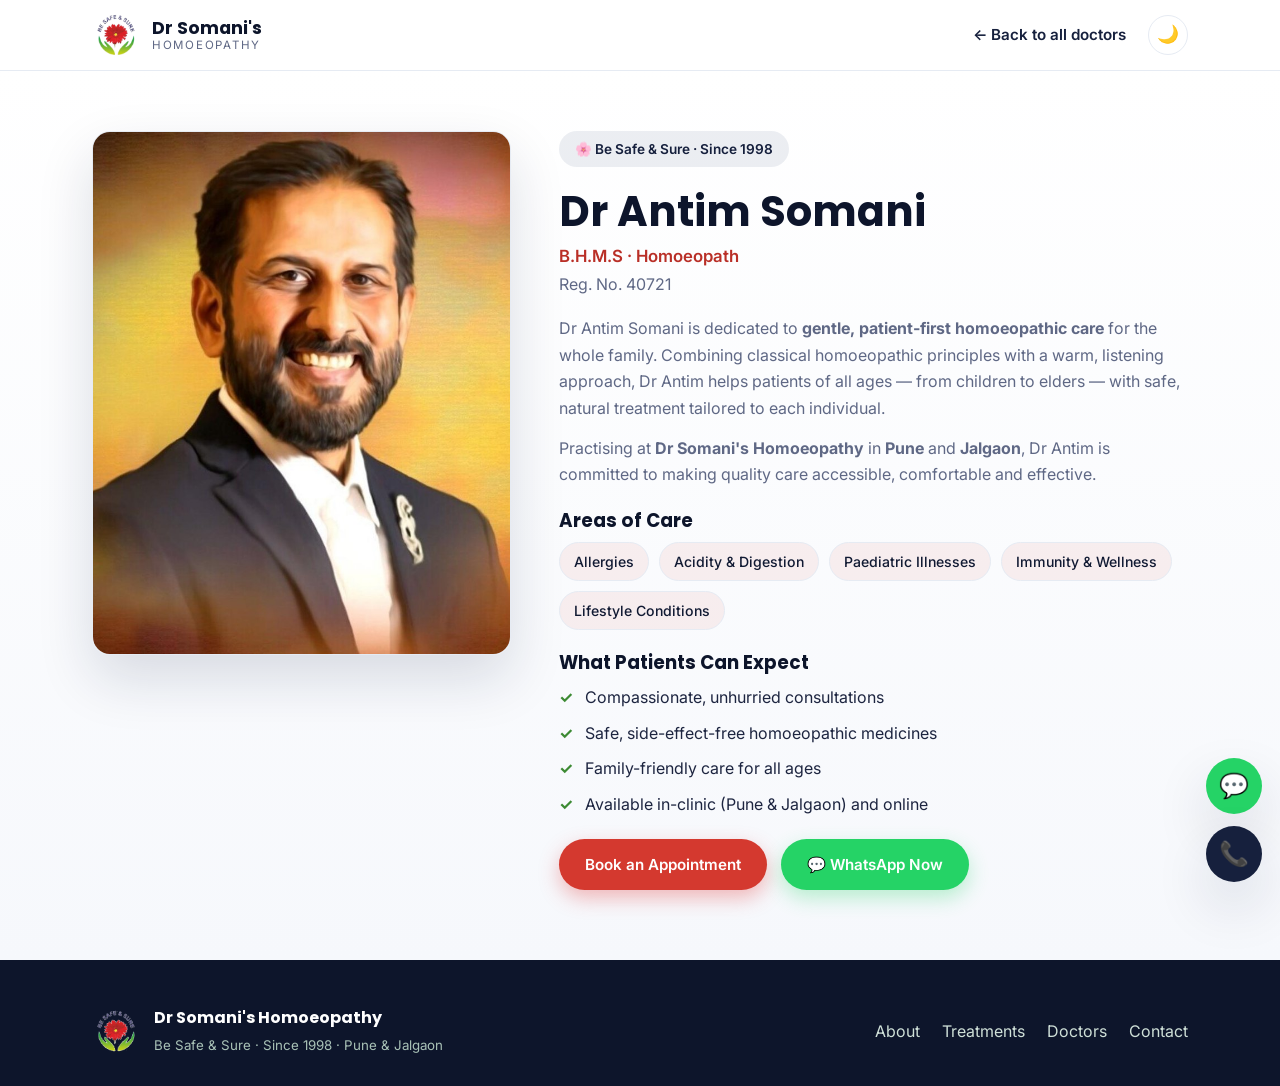
==== commit 34fbe432: "Restore single round theme button (cycles Light/Dark/System) - Revert the segmented switcher back to" ====
--- a/doctor-antim-somani.html
+++ b/doctor-antim-somani.html
@@ -31,17 +31,7 @@
       </a>
       <div style="display:flex;align-items:center;gap:14px;">
         <a href="index.html#doctors" class="backlink">← Back to all doctors</a>
-        <div class="theme-switch" id="themeSwitch" role="group" aria-label="Theme">
-          <button type="button" data-mode="system" aria-label="System theme — dark blue" title="System (dark blue)">
-            <svg viewBox="0 0 24 24" fill="none" stroke="currentColor" stroke-width="2" stroke-linecap="round" stroke-linejoin="round"><rect x="2" y="3" width="20" height="14" rx="2"/><path d="M8 21h8M12 17v4"/></svg>
-          </button>
-          <button type="button" data-mode="light" aria-label="Light theme" title="Light">
-            <svg viewBox="0 0 24 24" fill="none" stroke="currentColor" stroke-width="2" stroke-linecap="round" stroke-linejoin="round"><circle cx="12" cy="12" r="4"/><path d="M12 2v2M12 20v2M4.9 4.9l1.4 1.4M17.7 17.7l1.4 1.4M2 12h2M20 12h2M4.9 19.1l1.4-1.4M17.7 6.3l1.4-1.4"/></svg>
-          </button>
-          <button type="button" data-mode="dark" aria-label="Dark theme" title="Dark">
-            <svg viewBox="0 0 24 24" fill="none" stroke="currentColor" stroke-width="2" stroke-linecap="round" stroke-linejoin="round"><path d="M21 12.8A9 9 0 1 1 11.2 3a7 7 0 0 0 9.8 9.8z"/></svg>
-          </button>
-        </div>
+        <button class="theme-toggle" id="themeToggle" aria-label="Toggle theme" title="Toggle theme">🌙</button>
       </div>
     </div>
   </header>
--- a/css/styles.css
+++ b/css/styles.css
@@ -286,25 +286,16 @@
   .footer__inner { flex-direction: column; text-align: center; }
 }
 
-/* ============ THEME SWITCH (System / Light / Dark) ============ */
-.theme-switch {
-  display: inline-flex; align-items: center; gap: 2px; margin-left: 8px;
-  background: rgba(127,127,127,.12); border: 1px solid var(--line);
-  border-radius: 50px; padding: 3px; flex: 0 0 auto;
-}
-.theme-switch button {
-  width: 34px; height: 30px; border: none; background: transparent; cursor: pointer;
-  border-radius: 50px; display: grid; place-items: center; color: var(--muted);
-  transition: background .2s, color .2s, box-shadow .2s;
-}
-.theme-switch button svg { width: 17px; height: 17px; display: block; }
-.theme-switch button:hover { color: var(--green); }
-.theme-switch button[aria-pressed="true"] {
-  background: var(--white); color: var(--green); box-shadow: var(--shadow);
-}
-:root[data-theme="dark"] .theme-switch button[aria-pressed="true"] {
-  background: #221a1e; color: #fff; box-shadow: 0 0 0 1px rgba(255,77,67,.45);
-}
+/* ============ THEME TOGGLE BUTTON ============ */
+.theme-toggle {
+  width: 40px; height: 40px; border-radius: 50%; border: 1px solid var(--line);
+  background: transparent; cursor: pointer; font-size: 1.1rem; line-height: 1;
+  display: grid; place-items: center; transition: background .2s, border-color .2s, transform .15s;
+  color: inherit; margin-left: 8px; flex: 0 0 auto;
+}
+.theme-toggle:hover { background: rgba(127,127,127,.12); transform: translateY(-1px); }
+:root[data-theme="dark"] .theme-toggle { border-color: var(--gold); box-shadow: 0 0 0 3px rgba(255,77,67,.16); }
+:root[data-theme="blue"] .theme-toggle { border-color: var(--gold); box-shadow: 0 0 0 3px rgba(255,77,67,.14); }
 
 /* ============ DARK THEME — red & black ============ */
 :root[data-theme="dark"] {
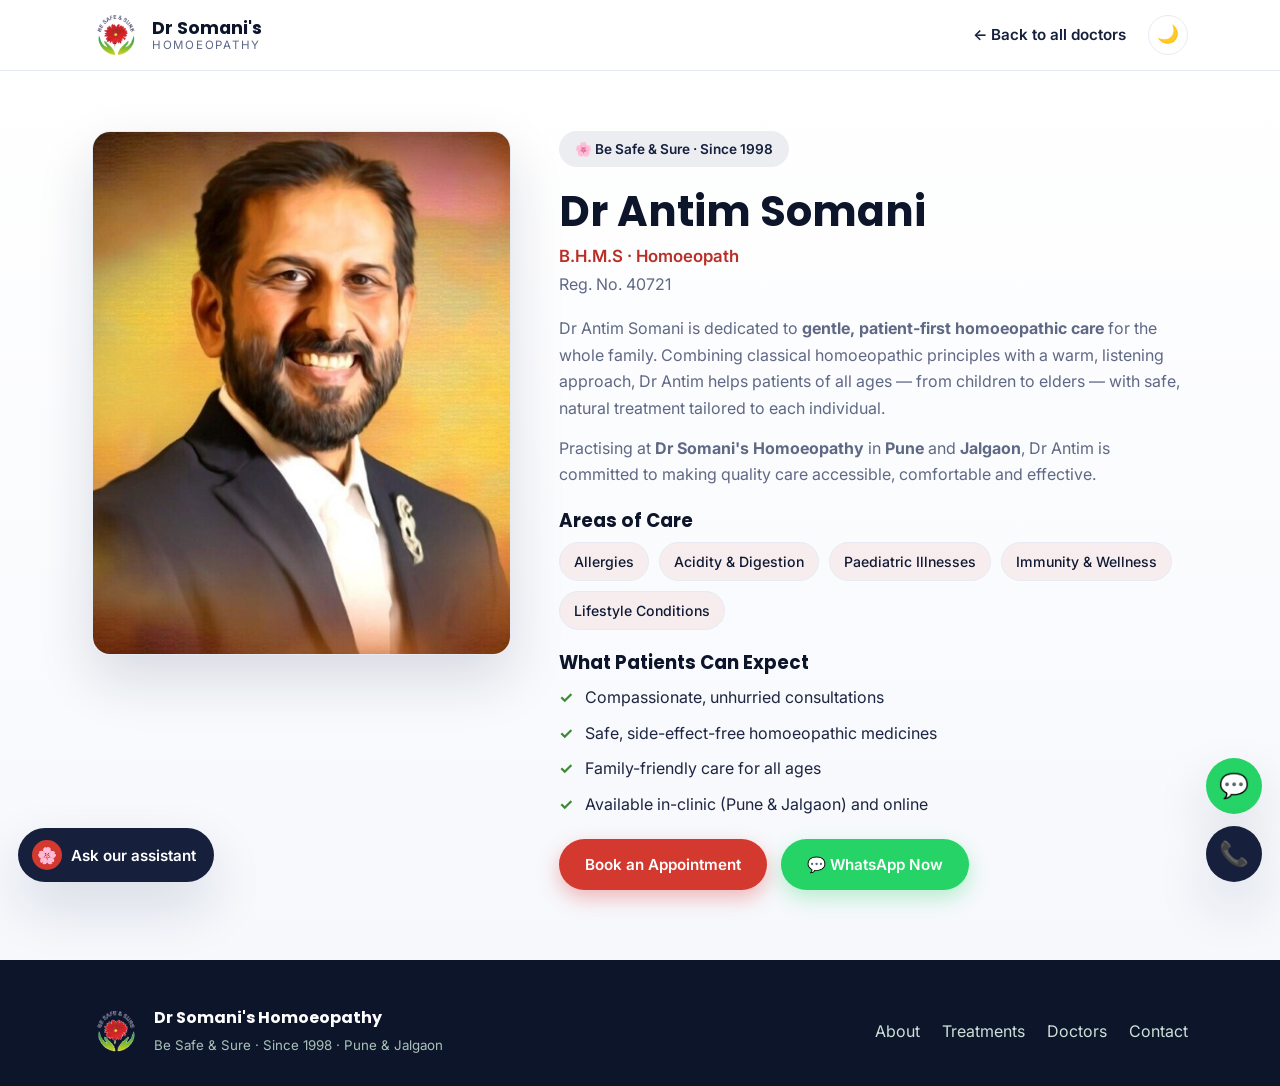
==== commit 5db77815: "Add AI homoeopathy assistant (chat widget + Claude backend) - 'Sanjeevani' AI assistant: floating ch" ====
--- a/doctor-antim-somani.html
+++ b/doctor-antim-somani.html
@@ -106,6 +106,26 @@
     <a href="tel:+919834172124" class="floater floater--call" aria-label="Call">📞</a>
   </div>
 
+  <button class="ai-launcher" id="aiLauncher" aria-label="Chat with our assistant">
+    <span class="ai-launcher__dot">🌸</span>
+    <span class="ai-launcher__label">Ask our assistant</span>
+  </button>
+  <section class="ai-panel" id="aiPanel" aria-label="Dr Somani's Homoeopathy assistant">
+    <header class="ai-head">
+      <img class="ai-head__logo" src="assets/logo.png" alt="Dr Somani's Homoeopathy" onerror="this.onerror=null;this.src='assets/logo.svg'" />
+      <div class="ai-head__title"><strong>Sanjeevani</strong><small>Dr Somani's Homoeopathy assistant</small></div>
+      <button class="ai-head__close" id="aiClose" aria-label="Close chat">×</button>
+    </header>
+    <div class="ai-messages" id="aiMessages"></div>
+    <button class="ai-handoff hidden" id="aiHandoff">📤 Send my details to the clinic</button>
+    <form class="ai-form" id="aiForm" autocomplete="off">
+      <input type="text" id="aiInput" placeholder="Type your message…" aria-label="Message" />
+      <button type="submit" id="aiSend" aria-label="Send">➤</button>
+    </form>
+  </section>
+
   <script src="js/theme.js"></script>
+  <script src="js/ai-config.js"></script>
+  <script src="js/chat.js"></script>
 </body>
 </html>
--- a/css/styles.css
+++ b/css/styles.css
@@ -387,3 +387,64 @@
 :root[data-theme="blue"] .theme-switch button[aria-pressed="true"] {
   background: #17253c; color: #fff; box-shadow: 0 0 0 1px rgba(255,77,67,.45);
 }
+
+/* ============ AI CHAT WIDGET ============ */
+.ai-launcher {
+  position: fixed; left: 18px; bottom: 18px; z-index: 210;
+  display: inline-flex; align-items: center; gap: 9px;
+  background: var(--green); color: #fff; border: none; cursor: pointer;
+  padding: 12px 18px 12px 14px; border-radius: 50px; font-family: 'Inter', sans-serif;
+  font-weight: 600; font-size: .95rem; box-shadow: var(--shadow-lg);
+  transition: transform .15s, background .2s;
+}
+.ai-launcher:hover { transform: translateY(-2px); }
+.ai-launcher__dot { width: 30px; height: 30px; border-radius: 50%; background: var(--gold); display: grid; place-items: center; font-size: 1rem; }
+.ai-launcher.hidden { display: none; }
+:root[data-theme="dark"] .ai-launcher, :root[data-theme="blue"] .ai-launcher { background: var(--gold); }
+
+.ai-panel {
+  position: fixed; left: 18px; bottom: 18px; z-index: 230;
+  width: min(380px, calc(100vw - 36px)); height: min(560px, calc(100vh - 36px));
+  background: var(--white); border: 1px solid var(--line); border-radius: 18px;
+  box-shadow: var(--shadow-lg); display: flex; flex-direction: column; overflow: hidden;
+  opacity: 0; transform: translateY(12px) scale(.98); pointer-events: none;
+  transition: opacity .2s, transform .2s;
+}
+.ai-panel.open { opacity: 1; transform: none; pointer-events: auto; }
+
+.ai-head { display: flex; align-items: center; gap: 12px; padding: 14px 16px; background: var(--green); color: #fff; }
+.ai-head__logo { width: 40px; height: 40px; border-radius: 50%; background: #fff; object-fit: contain; padding: 3px; }
+.ai-head__title { display: flex; flex-direction: column; line-height: 1.15; }
+.ai-head__title strong { font-family: 'Poppins'; font-size: 1rem; }
+.ai-head__title small { font-size: .74rem; opacity: .85; }
+.ai-head__close { margin-left: auto; background: rgba(255,255,255,.15); border: none; color: #fff; width: 32px; height: 32px; border-radius: 50%; cursor: pointer; font-size: 1.1rem; line-height: 1; }
+.ai-head__close:hover { background: rgba(255,255,255,.28); }
+
+.ai-messages { flex: 1; overflow-y: auto; padding: 16px; display: flex; flex-direction: column; gap: 10px; background: var(--cream); }
+.ai-msg { max-width: 84%; padding: 10px 13px; border-radius: 14px; font-size: .92rem; line-height: 1.5; white-space: pre-wrap; word-wrap: break-word; }
+.ai-msg--bot { background: var(--white); border: 1px solid var(--line); color: var(--ink); align-self: flex-start; border-bottom-left-radius: 4px; }
+.ai-msg--user { background: var(--green); color: #fff; align-self: flex-end; border-bottom-right-radius: 4px; }
+.ai-msg--note { align-self: stretch; background: rgba(212,57,47,.06); border: 1px dashed var(--line); color: var(--muted); font-size: .8rem; text-align: center; border-radius: 10px; }
+.ai-cta { align-self: flex-start; display: inline-block; background: #25D366; color: #fff; padding: 9px 16px; border-radius: 50px; font-weight: 600; font-size: .88rem; }
+
+.ai-typing { display: inline-flex; gap: 4px; align-items: center; }
+.ai-typing span { width: 7px; height: 7px; border-radius: 50%; background: var(--muted); opacity: .5; animation: ai-blink 1.2s infinite; }
+.ai-typing span:nth-child(2) { animation-delay: .2s; }
+.ai-typing span:nth-child(3) { animation-delay: .4s; }
+@keyframes ai-blink { 0%,80%,100% { opacity: .3; transform: translateY(0); } 40% { opacity: 1; transform: translateY(-3px); } }
+
+.ai-handoff { border: none; border-top: 1px solid var(--line); background: var(--white); color: var(--gold); font-weight: 600; padding: 11px; cursor: pointer; font-family: 'Inter', sans-serif; font-size: .9rem; }
+.ai-handoff:hover { background: rgba(212,57,47,.06); }
+.ai-handoff.hidden { display: none; }
+
+.ai-form { display: flex; gap: 8px; padding: 10px; border-top: 1px solid var(--line); background: var(--white); }
+.ai-form input { flex: 1; padding: 11px 14px; border: 1px solid var(--line); border-radius: 50px; font-family: 'Inter', sans-serif; font-size: .92rem; background: var(--cream); color: var(--ink); }
+.ai-form input:focus { outline: none; border-color: var(--green); }
+.ai-form button { border: none; background: var(--gold); color: #fff; width: 42px; height: 42px; border-radius: 50%; cursor: pointer; font-size: 1.1rem; flex: 0 0 auto; }
+.ai-form button:disabled { opacity: .5; cursor: default; }
+
+@media (max-width: 460px) {
+  .ai-panel { left: 8px; bottom: 8px; width: calc(100vw - 16px); height: calc(100vh - 16px); }
+  .ai-launcher { left: 10px; bottom: 10px; }
+  .ai-launcher__label { display: none; }
+}
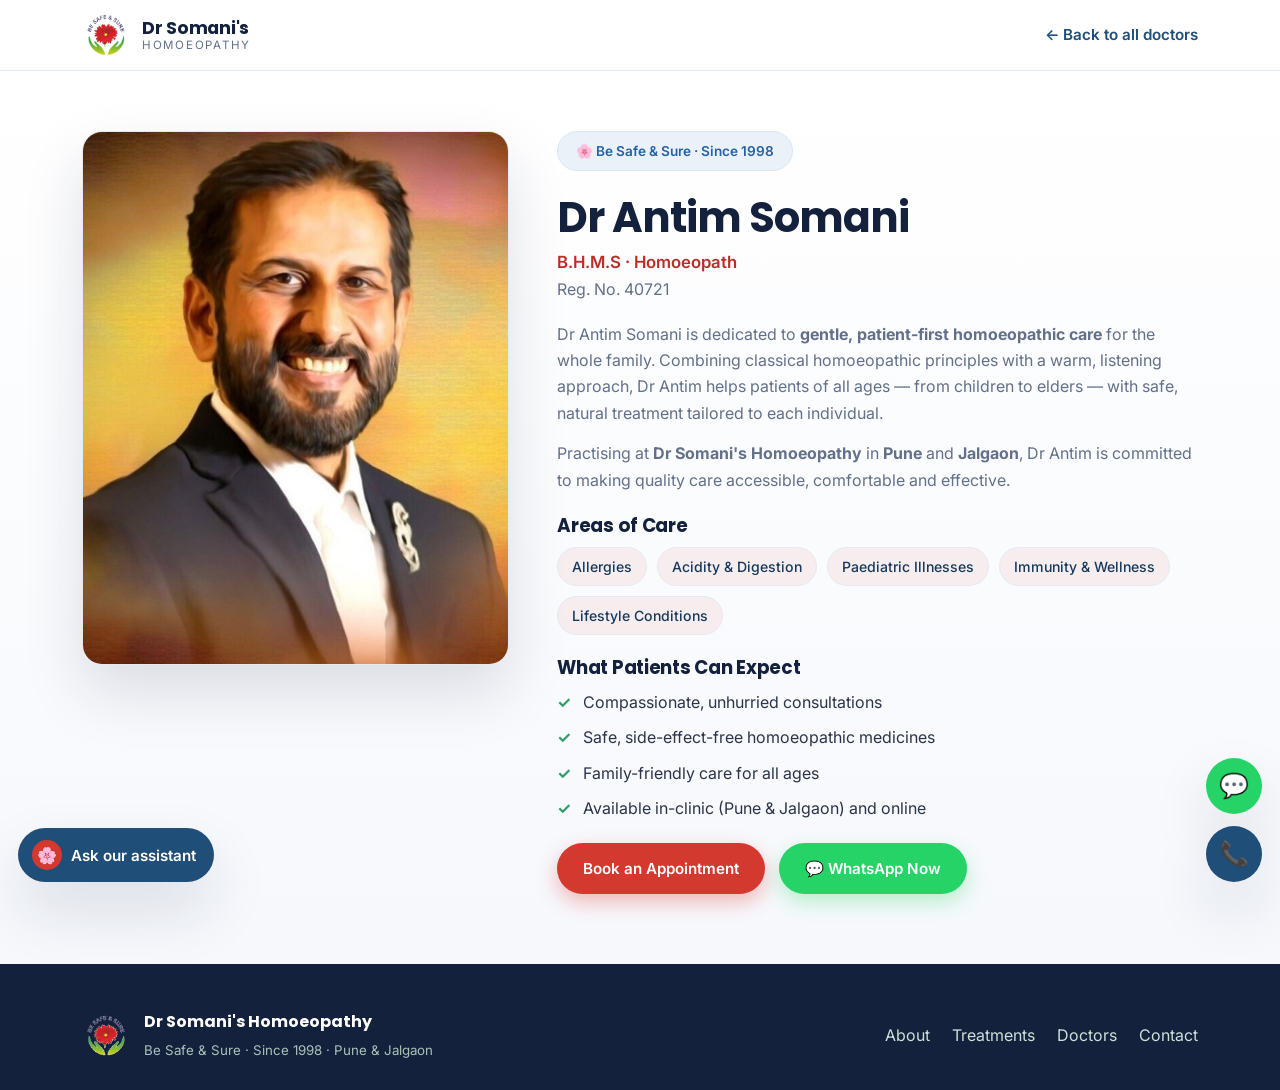
==== commit c8792f3c: "Redesign: single clean & clinical identity Commit to one signature look (per design direction) and r" ====
--- a/doctor-antim-somani.html
+++ b/doctor-antim-somani.html
@@ -5,21 +5,12 @@
   <meta name="viewport" content="width=device-width, initial-scale=1.0" />
   <title>Dr Antim Somani — B.H.M.S | Dr Somani's Homoeopathy</title>
   <meta name="description" content="Dr Antim Somani, B.H.M.S (Reg. 40721) — gentle, patient-first homoeopathic care for the whole family at Dr Somani's Homoeopathy, Pune & Jalgaon." />
-  <meta name="theme-color" content="#16203d" />
+  <meta name="theme-color" content="#14213d" />
   <link rel="preconnect" href="https://fonts.googleapis.com" />
   <link rel="preconnect" href="https://fonts.gstatic.com" crossorigin />
   <link href="https://fonts.googleapis.com/css2?family=Poppins:wght@500;600;700&family=Inter:wght@400;500;600&display=swap" rel="stylesheet" />
   <link rel="stylesheet" href="css/styles.css" />
   <link rel="icon" href="assets/logo.png" />
-  <script>
-    (function () {
-      try {
-        var m = localStorage.getItem('theme') || 'light';
-        var t = m === 'dark' ? 'dark' : m === 'system' ? 'blue' : 'light';
-        document.documentElement.setAttribute('data-theme', t);
-      } catch (e) {}
-    })();
-  </script>
 </head>
 <body>
 
@@ -31,7 +22,6 @@
       </a>
       <div style="display:flex;align-items:center;gap:14px;">
         <a href="index.html#doctors" class="backlink">← Back to all doctors</a>
-        <button class="theme-toggle" id="themeToggle" aria-label="Toggle theme" title="Toggle theme">🌙</button>
       </div>
     </div>
   </header>
@@ -118,13 +108,15 @@
     </header>
     <div class="ai-messages" id="aiMessages"></div>
     <button class="ai-handoff hidden" id="aiHandoff">📤 Send my details to the clinic</button>
+    <div class="ai-attach-chip hidden" id="aiChip"></div>
     <form class="ai-form" id="aiForm" autocomplete="off">
+      <input type="file" id="aiFile" accept="image/*,application/pdf" hidden />
+      <button type="button" class="ai-attach" id="aiAttach" aria-label="Attach a report (optional)" title="Attach a report (optional)">📎</button>
       <input type="text" id="aiInput" placeholder="Type your message…" aria-label="Message" />
       <button type="submit" id="aiSend" aria-label="Send">➤</button>
     </form>
   </section>
 
-  <script src="js/theme.js"></script>
   <script src="js/ai-config.js"></script>
   <script src="js/chat.js"></script>
 </body>
--- a/css/styles.css
+++ b/css/styles.css
@@ -1,24 +1,32 @@
-/* ============ DESIGN TOKENS ============ */
+/* ============ DESIGN TOKENS — clean & clinical ============ */
 :root {
-  /* Brand palette — refined from the logo: deep navy · muted forest green · classic red · soft blue */
-  --green: #16203d;        /* primary = navy (text, headings) */
-  --green-dark: #111a33;
-  --green-deep: #0d152b;   /* near-black navy */
-  --cream: #f6f8fc;        /* very light grey-blue for alternating sections */
-  --gold: #d4392f;         /* the single accent = brand red (buttons/highlights) */
+  /* One signature palette: clinical white + medical blue, warmed by the brand red.
+     Navy ink for authority, a calm sky tint for panels, red reserved for action. */
+  --navy: #14213d;         /* deepest ink — main headings */
+  --green: #1f4e79;        /* clinical blue — kickers, primary UI accents (legacy var name) */
+  --green-dark: #163a5c;
+  --green-deep: #14213d;   /* near-black navy */
+  --blue: #2563a8;         /* clinical accent blue for links / trust marks */
+  --blue-soft: #eaf1f9;    /* soft blue wash for icon chips */
+  --cream: #f4f7fb;        /* very light clinical grey-blue for alternating sections */
+  --sky: #eef4fb;
+  --gold: #d4392f;         /* brand red — reserved for calls to action */
   --gold-dark: #b92f27;
-  --leaf: #3c8a33;         /* green — used only on small ticks */
-  --leaf-deep: #2c6a26;
-  --ink: #1d2540;          /* navy-ink body text */
-  --muted: #5f6885;
-  --line: #e6ebf3;
+  --leaf: #2f9e6b;         /* calm clinical green — used only on small ticks */
+  --leaf-deep: #237a52;
+  --ink: #2b3448;          /* cool slate body text */
+  --muted: #63708a;
+  --line: #e4eaf2;
   --white: #ffffff;
-  --shadow: 0 12px 32px rgba(16, 26, 64, .08);
-  --shadow-lg: 0 24px 56px rgba(16, 26, 64, .14);
-  --radius: 18px;
+  --shadow: 0 10px 30px rgba(20, 33, 61, .07);
+  --shadow-lg: 0 28px 60px rgba(20, 33, 61, .13);
+  --radius: 20px;
   --radius-sm: 12px;
-  --maxw: 1140px;
-}
+  --maxw: 1160px;
+  /* spacing scale for consistent, generous rhythm */
+  --sp-section: 104px;
+}
+@media (max-width: 640px) { :root { --sp-section: 68px; } }
 
 * { margin: 0; padding: 0; box-sizing: border-box; }
 html { scroll-behavior: smooth; }
@@ -28,7 +36,8 @@
   background: #ffffff;
   line-height: 1.65;
 }
-h1, h2, h3, h4, .brand strong { font-family: 'Poppins', sans-serif; line-height: 1.2; }
+h1, h2, h3, h4, .brand strong { font-family: 'Poppins', sans-serif; line-height: 1.18; letter-spacing: -.015em; }
+h1 { letter-spacing: -.025em; }
 a { text-decoration: none; color: inherit; }
 img { max-width: 100%; display: block; }
 .container { width: 100%; max-width: var(--maxw); margin: 0 auto; padding: 0 22px; }
@@ -47,9 +56,11 @@
 .btn--block { width: 100%; }
 
 .kicker {
-  display: inline-block; font-weight: 600; font-size: .8rem; letter-spacing: .12em;
-  text-transform: uppercase; color: var(--green); margin-bottom: 10px;
-}
+  display: inline-block; font-weight: 600; font-size: .78rem; letter-spacing: .16em;
+  text-transform: uppercase; color: var(--blue); margin-bottom: 12px;
+  padding-left: 30px; position: relative;
+}
+.kicker::before { content: ""; position: absolute; left: 0; top: 50%; width: 22px; height: 2px; background: var(--gold); border-radius: 2px; }
 .kicker--light { color: #d7f5c6; }
 
 /* ============ TOP BAR ============ */
@@ -83,12 +94,13 @@
 
 /* ============ HERO ============ */
 .hero { background:
-    radial-gradient(900px 480px at 92% -20%, rgba(212,57,47,.05), transparent 60%),
-    linear-gradient(180deg, #ffffff, #f6f8fc);
-  padding: 70px 0 80px; position: relative; overflow: hidden; }
-.hero::before { content: "🌸"; position: absolute; font-size: 22rem; right: -60px; bottom: -80px; opacity: .04; pointer-events: none; }
+    radial-gradient(900px 520px at 88% -20%, rgba(37,99,168,.10), transparent 62%),
+    radial-gradient(700px 420px at -8% 120%, rgba(212,57,47,.04), transparent 58%),
+    linear-gradient(180deg, #ffffff, #eef4fb);
+  padding: 84px 0 92px; position: relative; overflow: hidden; }
+.hero::before { content: "🌸"; position: absolute; font-size: 22rem; right: -60px; bottom: -80px; opacity: .035; pointer-events: none; }
 .hero__inner { display: grid; grid-template-columns: 1.3fr .9fr; gap: 50px; align-items: center; }
-.hero__eyebrow { display: inline-block; background: rgba(23,40,92,.08); color: var(--green); padding: 7px 16px; border-radius: 50px; font-weight: 600; font-size: .85rem; margin-bottom: 20px; }
+.hero__eyebrow { display: inline-block; background: var(--blue-soft); color: var(--blue); padding: 8px 18px; border-radius: 50px; font-weight: 600; font-size: .85rem; margin-bottom: 22px; border: 1px solid #dbe7f5; }
 .hero h1 { font-size: clamp(2.1rem, 4.6vw, 3.4rem); color: var(--green-deep); margin-bottom: 18px; }
 .hero h1 span { color: var(--gold-dark); }
 .hero__slogan { font-family: 'Poppins', sans-serif; font-weight: 600; font-style: italic; color: var(--gold); font-size: 1.05rem; margin-bottom: 14px; }
@@ -105,20 +117,22 @@
 .hero__points li { position: relative; padding-left: 26px; margin-bottom: 9px; color: var(--muted); font-size: .95rem; }
 .hero__points li::before { content: "✓"; position: absolute; left: 0; color: var(--leaf); font-weight: 700; }
 
-/* ============ STATS ============ */
-.stats { background: var(--cream); color: var(--ink); padding: 40px 0; border-top: 1px solid var(--line); border-bottom: 1px solid var(--line); }
+/* ============ STATS (trust band) ============ */
+.stats { background: linear-gradient(180deg, var(--white), var(--sky)); color: var(--ink); padding: 52px 0; border-top: 1px solid var(--line); border-bottom: 1px solid var(--line); }
 .stats__grid { display: grid; grid-template-columns: repeat(4, 1fr); gap: 24px; text-align: center; }
-.stat strong { display: block; font-family: 'Poppins'; font-size: 2.4rem; color: var(--green); }
-.stat strong::after { content: ""; display: block; width: 28px; height: 3px; background: var(--gold); border-radius: 3px; margin: 8px auto 6px; }
-.stat span { font-size: .9rem; color: var(--muted); }
+.stat { position: relative; padding: 4px 8px; }
+.stat + .stat::before { content: ""; position: absolute; left: 0; top: 12%; height: 76%; width: 1px; background: var(--line); }
+.stat strong { display: block; font-family: 'Poppins'; font-size: clamp(2.2rem, 4vw, 2.9rem); color: var(--navy); font-weight: 700; letter-spacing: -.02em; line-height: 1; }
+.stat strong::after { content: ""; display: block; width: 30px; height: 3px; background: var(--gold); border-radius: 3px; margin: 12px auto 8px; }
+.stat span { font-size: .88rem; color: var(--muted); font-weight: 500; }
 
 /* ============ SECTION HEAD ============ */
-.section-head { text-align: center; max-width: 640px; margin: 0 auto 46px; }
-.section-head h2 { font-size: clamp(1.7rem, 3.4vw, 2.4rem); color: var(--green-deep); margin-bottom: 12px; }
-.section-head p { color: var(--muted); }
+.section-head { text-align: center; max-width: 660px; margin: 0 auto 54px; }
+.section-head h2 { font-size: clamp(1.8rem, 3.6vw, 2.55rem); color: var(--green-deep); margin-bottom: 14px; }
+.section-head p { color: var(--muted); font-size: 1.02rem; }
 .section-head--light h2 { color: #fff; }
 
-section.about, section.treatments, section.testimonials, section.contact { padding: 84px 0; }
+section.about, section.treatments, section.testimonials, section.contact { padding: var(--sp-section) 0; }
 
 /* ============ ABOUT ============ */
 .about__inner { display: grid; grid-template-columns: .9fr 1.1fr; gap: 54px; align-items: center; }
@@ -153,10 +167,10 @@
 .profile__cta { display: flex; gap: 14px; flex-wrap: wrap; margin-top: 6px; }
 
 /* ============ DOCTORS ============ */
-.doctors { padding: 84px 0; background: var(--cream); }
+.doctors { padding: var(--sp-section) 0; background: var(--cream); }
 .doctors__grid { display: grid; grid-template-columns: repeat(2, minmax(0, 380px)); gap: 28px; justify-content: center; }
 .doctor { display: block; background: var(--white); border: 1px solid var(--line); border-radius: var(--radius); padding: 30px 26px; text-align: center; box-shadow: var(--shadow); transition: transform .2s, box-shadow .2s, border-color .2s; color: inherit; }
-.doctor:hover { transform: translateY(-6px); box-shadow: var(--shadow-lg); border-color: var(--gold); }
+.doctor:hover { transform: translateY(-6px); box-shadow: var(--shadow-lg); border-color: #cadcef; }
 .doctor__more { display: inline-block; margin-top: 14px; color: var(--gold); font-weight: 600; font-size: .9rem; }
 .doctor:hover .doctor__more { text-decoration: underline; }
 .doctor__photo { width: 130px; height: 130px; border-radius: 50%; object-fit: cover; object-position: center top; margin: 0 auto 16px; border: 4px solid #fff; box-shadow: var(--shadow); }
@@ -170,9 +184,11 @@
 .treatments { background: var(--white); }
 .cards { display: grid; grid-template-columns: repeat(4, 1fr); gap: 22px; }
 .card { font-family: inherit; text-align: left; cursor: pointer; width: 100%; background: var(--cream); border: 1px solid var(--line); border-radius: var(--radius); padding: 26px 22px; transition: transform .2s ease, box-shadow .2s ease, border-color .2s; }
-.card:hover { transform: translateY(-6px); box-shadow: var(--shadow-lg); border-color: var(--gold); }
-.card:focus-visible { outline: 3px solid rgba(212,57,47,.4); outline-offset: 2px; }
-.card__icon { font-size: 2.4rem; width: 64px; height: 64px; border-radius: 16px; background: rgba(212,57,47,.08); display: grid; place-items: center; margin-bottom: 16px; }
+.card:hover { transform: translateY(-6px); box-shadow: var(--shadow-lg); border-color: #cadcef; }
+.card:hover .card__icon { background: #dfeaf7; }
+.card:focus-visible { outline: 3px solid rgba(37,99,168,.4); outline-offset: 2px; }
+.card__icon { font-size: 2.2rem; width: 62px; height: 62px; border-radius: 16px; background: var(--blue-soft); display: grid; place-items: center; margin-bottom: 16px; transition: background .2s, transform .2s; }
+.card:hover .card__icon { transform: scale(1.06); }
 .card h3 { font-size: 1.08rem; color: var(--green-deep); margin-bottom: 8px; }
 .card p { font-size: .9rem; color: var(--muted); }
 .card__pick { display: inline-block; margin-top: 14px; color: var(--gold); font-weight: 600; font-size: .85rem; opacity: 0; transform: translateX(-4px); transition: opacity .2s, transform .2s; }
@@ -185,13 +201,13 @@
 @keyframes field-flash { 0%,100% { box-shadow: 0 0 0 0 rgba(212,57,47,0); } 25% { box-shadow: 0 0 0 4px rgba(212,57,47,.25); } }
 
 /* ============ WHY ============ */
-.why { background: var(--cream); color: var(--ink); padding: 84px 0; }
+.why { background: var(--cream); color: var(--ink); padding: var(--sp-section) 0; }
 .why .section-head--light h2 { color: var(--green-deep); }
-.why .kicker--light { color: var(--gold); }
+.why .kicker--light { color: var(--blue); }
 .why__grid { display: grid; grid-template-columns: repeat(4, 1fr); gap: 22px; }
-.why__item { background: #fff; border: 1px solid var(--line); border-radius: var(--radius); padding: 28px 22px; text-align: center; box-shadow: var(--shadow); transition: transform .2s, box-shadow .2s; }
-.why__item:hover { transform: translateY(-6px); box-shadow: var(--shadow-lg); }
-.why__icon { font-size: 2.6rem; margin-bottom: 14px; }
+.why__item { background: #fff; border: 1px solid var(--line); border-radius: var(--radius); padding: 30px 24px; text-align: center; box-shadow: var(--shadow); transition: transform .2s, box-shadow .2s, border-color .2s; }
+.why__item:hover { transform: translateY(-6px); box-shadow: var(--shadow-lg); border-color: #d3e2f2; }
+.why__icon { font-size: 2rem; width: 64px; height: 64px; border-radius: 50%; background: var(--blue-soft); display: grid; place-items: center; margin: 0 auto 16px; }
 .why__item h3 { font-size: 1.1rem; margin-bottom: 8px; color: var(--green-deep); }
 .why__item p { font-size: .9rem; color: var(--muted); }
 
@@ -286,106 +302,20 @@
   .footer__inner { flex-direction: column; text-align: center; }
 }
 
-/* ============ THEME TOGGLE BUTTON ============ */
-.theme-toggle {
-  width: 40px; height: 40px; border-radius: 50%; border: 1px solid var(--line);
-  background: transparent; cursor: pointer; font-size: 1.1rem; line-height: 1;
-  display: grid; place-items: center; transition: background .2s, border-color .2s, transform .15s;
-  color: inherit; margin-left: 8px; flex: 0 0 auto;
-}
-.theme-toggle:hover { background: rgba(127,127,127,.12); transform: translateY(-1px); }
-:root[data-theme="dark"] .theme-toggle { border-color: var(--gold); box-shadow: 0 0 0 3px rgba(255,77,67,.16); }
-:root[data-theme="blue"] .theme-toggle { border-color: var(--gold); box-shadow: 0 0 0 3px rgba(255,77,67,.14); }
-
-/* ============ DARK THEME — red & black ============ */
-:root[data-theme="dark"] {
-  --green: #f3edef;          /* primary text / headings → near-white */
-  --green-dark: #e5dcdf;
-  --green-deep: #ffffff;     /* main headings pure white */
-  --cream: #121013;          /* alternating surface — near-black */
-  --gold: #ff4d43;           /* bright brand red — the accent */
-  --gold-dark: #e23b34;
-  --leaf: #5cb14a;
-  --leaf-deep: #47953a;
-  --ink: #ece6e9;            /* body text — soft white */
-  --muted: #a99fa4;
-  --line: #322a2e;           /* warm dark border */
-  --white: #191419;          /* card / section surface */
-  --shadow: 0 12px 32px rgba(0, 0, 0, .5);
-  --shadow-lg: 0 24px 56px rgba(0, 0, 0, .65);
-}
-:root[data-theme="dark"] body { background: #0b0a0c; }              /* black */
-
-/* red accents on labels for the red-black look */
-:root[data-theme="dark"] .kicker { color: var(--gold); }
-:root[data-theme="dark"] .stat strong { color: #fff; }
-
-/* surfaces & bars that were hard-coded light */
-:root[data-theme="dark"] .nav { background: rgba(11,10,12,.9); }
-:root[data-theme="dark"] .hero { background:
-    radial-gradient(1000px 520px at 90% -15%, rgba(255,77,67,.16), transparent 60%),
-    radial-gradient(700px 460px at -5% 115%, rgba(255,77,67,.06), transparent 55%),
-    linear-gradient(180deg, #0b0a0c, #140e10); }
-:root[data-theme="dark"] .hero__eyebrow { background: rgba(255,77,67,.12); color: var(--gold); }
-:root[data-theme="dark"] .testimonials { background: #0b0a0c; }
-:root[data-theme="dark"] .why__item { background: var(--white); }
-:root[data-theme="dark"] .subnav { background: #140e10; }
-:root[data-theme="dark"] .profile { background:
-    radial-gradient(900px 480px at 92% -20%, rgba(255,77,67,.12), transparent 60%),
-    linear-gradient(180deg, #0b0a0c, #140e10); }
-:root[data-theme="dark"] .contact__form input,
-:root[data-theme="dark"] .contact__form select,
-:root[data-theme="dark"] .contact__form textarea { background: #121013; color: var(--ink); }
-:root[data-theme="dark"] .review__stars .star-empty { color: #4a3b3d; }
-:root[data-theme="dark"] .card:hover,
-:root[data-theme="dark"] .doctor:hover { border-color: var(--gold); box-shadow: 0 0 0 1px rgba(255,77,67,.25), var(--shadow-lg); }
-
-/* footer anchored blackest */
-:root[data-theme="dark"] .footer { background: #060506; }
-:root[data-theme="dark"] .card__icon { background: rgba(255,77,67,.14); }
-
-/* ============ "SYSTEM" THEME — dark blue & red ============ */
-:root[data-theme="blue"] {
-  --green: #eaf0fb;          /* text / headings → light */
-  --green-dark: #d6dff2;
-  --green-deep: #ffffff;
-  --cream: #101b2e;          /* alternating surface */
-  --gold: #ff4d43;           /* red accent */
-  --gold-dark: #e23b34;
-  --leaf: #5cb14a;
-  --leaf-deep: #47953a;
-  --ink: #dbe3f4;            /* body text */
-  --muted: #93a0bd;
-  --line: #26324b;           /* blue-grey border */
-  --white: #152238;          /* dark-blue card surface */
-  --shadow: 0 12px 32px rgba(0, 0, 0, .45);
-  --shadow-lg: 0 24px 56px rgba(0, 0, 0, .6);
-}
-:root[data-theme="blue"] body { background: #0a1122; }              /* deep navy blue */
-:root[data-theme="blue"] .kicker { color: var(--gold); }
-:root[data-theme="blue"] .stat strong { color: #fff; }
-:root[data-theme="blue"] .nav { background: rgba(10,17,34,.9); }
-:root[data-theme="blue"] .hero { background:
-    radial-gradient(1000px 520px at 90% -15%, rgba(255,77,67,.14), transparent 60%),
-    radial-gradient(720px 460px at -5% 115%, rgba(41,74,140,.30), transparent 55%),
-    linear-gradient(180deg, #0a1122, #0f1c33); }
-:root[data-theme="blue"] .hero__eyebrow { background: rgba(255,77,67,.12); color: var(--gold); }
-:root[data-theme="blue"] .testimonials { background: #0a1122; }
-:root[data-theme="blue"] .why__item { background: var(--white); }
-:root[data-theme="blue"] .subnav { background: #0f1c33; }
-:root[data-theme="blue"] .profile { background:
-    radial-gradient(900px 480px at 92% -20%, rgba(255,77,67,.10), transparent 60%),
-    linear-gradient(180deg, #0a1122, #0f1c33); }
-:root[data-theme="blue"] .contact__form input,
-:root[data-theme="blue"] .contact__form select,
-:root[data-theme="blue"] .contact__form textarea { background: #0e1a2e; color: var(--ink); }
-:root[data-theme="blue"] .review__stars .star-empty { color: #37456b; }
-:root[data-theme="blue"] .card:hover,
-:root[data-theme="blue"] .doctor:hover { border-color: var(--gold); box-shadow: 0 0 0 1px rgba(255,77,67,.25), var(--shadow-lg); }
-:root[data-theme="blue"] .footer { background: #070d1a; }
-:root[data-theme="blue"] .card__icon { background: rgba(255,77,67,.14); }
-:root[data-theme="blue"] .theme-switch button[aria-pressed="true"] {
-  background: #17253c; color: #fff; box-shadow: 0 0 0 1px rgba(255,77,67,.45);
+/* ============ SCROLL REVEAL (motion polish) ============ */
+.reveal { opacity: 0; transform: translateY(22px); transition: opacity .7s cubic-bezier(.2,.7,.2,1), transform .7s cubic-bezier(.2,.7,.2,1); }
+.reveal.in { opacity: 1; transform: none; }
+.reveal-stagger > * { opacity: 0; transform: translateY(22px); transition: opacity .6s cubic-bezier(.2,.7,.2,1), transform .6s cubic-bezier(.2,.7,.2,1); }
+.reveal-stagger.in > * { opacity: 1; transform: none; }
+.reveal-stagger.in > *:nth-child(2) { transition-delay: .07s; }
+.reveal-stagger.in > *:nth-child(3) { transition-delay: .14s; }
+.reveal-stagger.in > *:nth-child(4) { transition-delay: .21s; }
+.reveal-stagger.in > *:nth-child(5) { transition-delay: .28s; }
+.reveal-stagger.in > *:nth-child(6) { transition-delay: .35s; }
+.reveal-stagger.in > *:nth-child(7) { transition-delay: .42s; }
+.reveal-stagger.in > *:nth-child(8) { transition-delay: .49s; }
+@media (prefers-reduced-motion: reduce) {
+  .reveal, .reveal-stagger > * { opacity: 1 !important; transform: none !important; transition: none !important; }
 }
 
 /* ============ AI CHAT WIDGET ============ */
@@ -400,7 +330,6 @@
 .ai-launcher:hover { transform: translateY(-2px); }
 .ai-launcher__dot { width: 30px; height: 30px; border-radius: 50%; background: var(--gold); display: grid; place-items: center; font-size: 1rem; }
 .ai-launcher.hidden { display: none; }
-:root[data-theme="dark"] .ai-launcher, :root[data-theme="blue"] .ai-launcher { background: var(--gold); }
 
 .ai-panel {
   position: fixed; left: 18px; bottom: 18px; z-index: 230;
@@ -442,6 +371,14 @@
 .ai-form input:focus { outline: none; border-color: var(--green); }
 .ai-form button { border: none; background: var(--gold); color: #fff; width: 42px; height: 42px; border-radius: 50%; cursor: pointer; font-size: 1.1rem; flex: 0 0 auto; }
 .ai-form button:disabled { opacity: .5; cursor: default; }
+.ai-form button.ai-attach { background: var(--cream); color: var(--muted); border: 1px solid var(--line); font-size: 1.15rem; }
+.ai-form button.ai-attach:hover { color: var(--green); border-color: var(--green); }
+.ai-attach-chip { display: flex; align-items: center; justify-content: space-between; gap: 8px; margin: 0 10px; padding: 7px 12px; background: rgba(58,124,90,.08); border: 1px solid var(--line); border-radius: 10px; font-size: .82rem; color: var(--ink); }
+.ai-attach-chip span { overflow: hidden; text-overflow: ellipsis; white-space: nowrap; }
+.ai-attach-chip button { border: none; background: transparent; color: var(--muted); cursor: pointer; font-size: .95rem; line-height: 1; padding: 2px 4px; flex: 0 0 auto; }
+.ai-attach-chip button:hover { color: var(--red); }
+.ai-attach-chip.hidden { display: none; }
+.ai-msg__file { display: inline-block; margin-top: 4px; font-size: .82rem; opacity: .9; }
 
 @media (max-width: 460px) {
   .ai-panel { left: 8px; bottom: 8px; width: calc(100vw - 16px); height: calc(100vh - 16px); }
